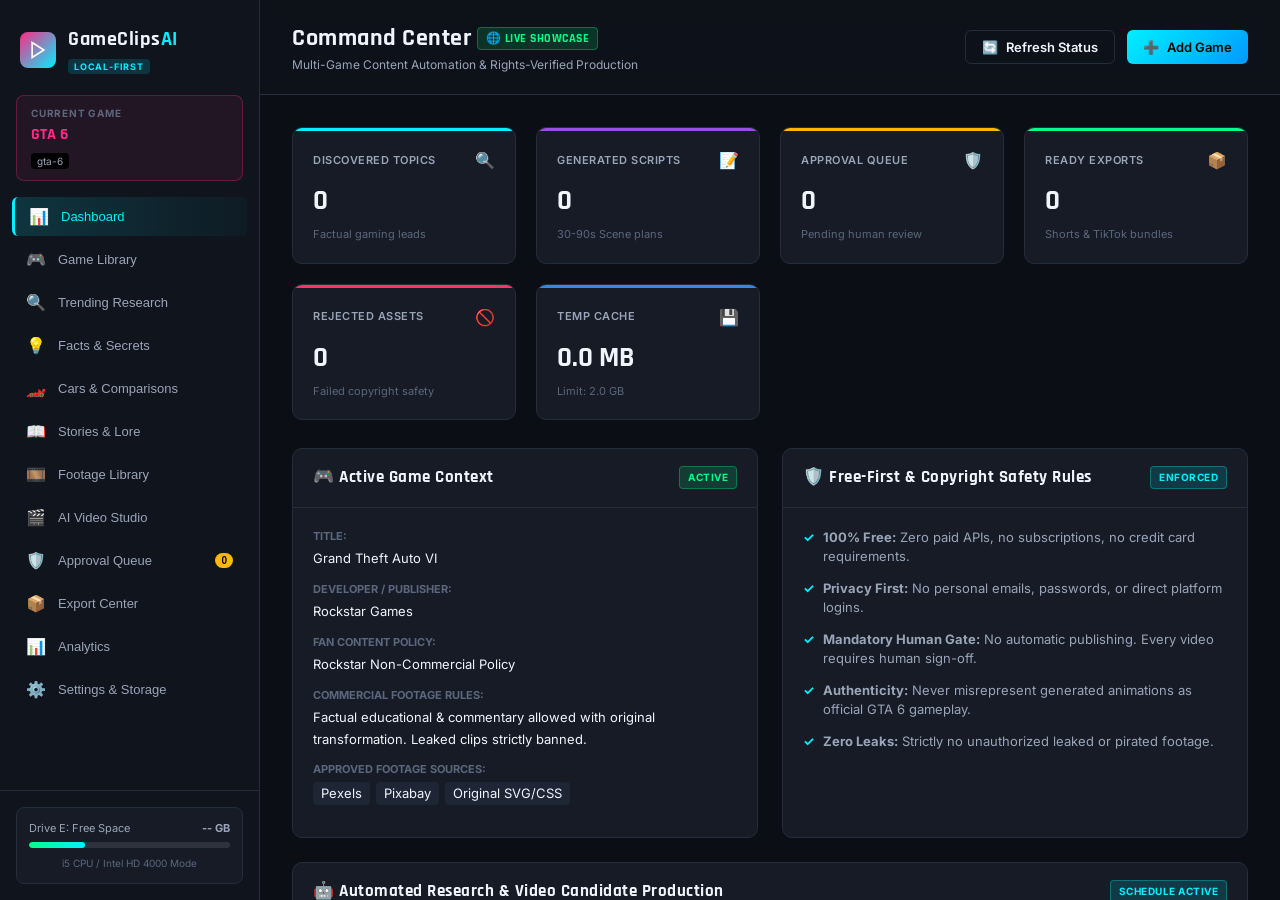
==== docs/index.html @ 4874cc39 "Deploy GitHub Pages live showcase in docs folder and workflow" ====
<!DOCTYPE html>
<html lang="en">
<head>
    <meta charset="UTF-8">
    <meta name="viewport" content="width=device-width, initial-scale=1.0">
    <title>GameClips AI — Local Gaming Content Studio</title>
    <link rel="stylesheet" href="static/css/style.css">
    <link href="https://fonts.googleapis.com/css2?family=Rajdhani:wght@500;600;700&family=Inter:wght@400;500;600;700&display=swap" rel="stylesheet">
</head>
<body class="dark-theme">
    <div class="app-layout">
        <!-- Sidebar Navigation -->
        <aside class="sidebar">
            <div class="brand">
                <div class="logo-icon">
                    <svg viewBox="0 0 24 24" fill="none" stroke="currentColor" stroke-width="2">
                        <polygon points="5 3 19 12 5 21 5 3"></polygon>
                    </svg>
                </div>
                <div class="brand-text">
                    <h2>GameClips<span>AI</span></h2>
                    <span class="badge-local">LOCAL-FIRST</span>
                </div>
            </div>

            <!-- Active Game Selector Pill -->
            <div class="active-game-banner" id="activeGamePill">
                <span class="pill-label">CURRENT GAME</span>
                <div class="pill-game-name" id="currentActiveGameName">GTA 6</div>
                <span class="pill-badge" id="currentActiveGameSlug">gta-6</span>
            </div>

            <nav class="nav-menu">
                <button class="nav-item active" data-tab="dashboard">
                    <span class="nav-icon">📊</span>
                    <span>Dashboard</span>
                </button>
                <button class="nav-item" data-tab="games">
                    <span class="nav-icon">🎮</span>
                    <span>Game Library</span>
                </button>
                <button class="nav-item" data-tab="research">
                    <span class="nav-icon">🔍</span>
                    <span>Trending Research</span>
                </button>
                <button class="nav-item" data-tab="facts">
                    <span class="nav-icon">💡</span>
                    <span>Facts & Secrets</span>
                </button>
                <button class="nav-item" data-tab="cars">
                    <span class="nav-icon">🏎️</span>
                    <span>Cars & Comparisons</span>
                </button>
                <button class="nav-item" data-tab="stories">
                    <span class="nav-icon">📖</span>
                    <span>Stories & Lore</span>
                </button>
                <button class="nav-item" data-tab="footage">
                    <span class="nav-icon">🎞️</span>
                    <span>Footage Library</span>
                </button>
                <button class="nav-item" data-tab="studio">
                    <span class="nav-icon">🎬</span>
                    <span>AI Video Studio</span>
                </button>
                <button class="nav-item queue-item" data-tab="approval">
                    <span class="nav-icon">🛡️</span>
                    <span>Approval Queue</span>
                    <span class="queue-counter" id="approvalCountBadge">0</span>
                </button>
                <button class="nav-item" data-tab="exports">
                    <span class="nav-icon">📦</span>
                    <span>Export Center</span>
                </button>
                <button class="nav-item" data-tab="analytics">
                    <span class="nav-icon">📊</span>
                    <span>Analytics</span>
                </button>
                <button class="nav-item" data-tab="settings">
                    <span class="nav-icon">⚙️</span>
                    <span>Settings & Storage</span>
                </button>
            </nav>

            <div class="sidebar-footer">
                <div class="storage-widget">
                    <div class="storage-label">
                        <span>Drive E: Free Space</span>
                        <strong id="sidebarDiskFree">-- GB</strong>
                    </div>
                    <div class="storage-bar-track">
                        <div class="storage-bar-fill" id="sidebarDiskBar" style="width: 28%;"></div>
                    </div>
                    <div class="hardware-note">i5 CPU / Intel HD 4000 Mode</div>
                </div>
            </div>
        </aside>

        <!-- Main Content Area -->
        <main class="main-content">
            <!-- Top Header -->
            <header class="top-header">
                <div class="header-title">
                    <h1 id="tabHeaderTitle">Command Center <span class="badge badge-success" style="font-size:12px; vertical-align:middle;">🌐 LIVE SHOWCASE</span></h1>
                    <p id="tabHeaderSubtitle">Multi-Game Content Automation & Rights-Verified Production</p>
                </div>
                <div class="header-actions">
                    <button class="btn btn-outline" id="refreshMetricsBtn">
                        <span>🔄</span> Refresh Status
                    </button>
                    <button class="btn btn-primary" id="openNewGameModalBtn">
                        <span>➕</span> Add Game
                    </button>
                </div>
            </header>

            <!-- Alert Banner Container -->
            <div id="globalAlertBanner" class="global-alert hidden"></div>

            <!-- TAB 1: DASHBOARD OVERVIEW -->
            <section id="dashboardTab" class="tab-pane active">
                <div class="stats-grid">
                    <div class="stat-card cyan">
                        <div class="stat-header">
                            <span class="stat-title">Discovered Topics</span>
                            <span class="stat-icon">🔍</span>
                        </div>
                        <div class="stat-value" id="statTopics">0</div>
                        <div class="stat-desc">Factual gaming leads</div>
                    </div>
                    <div class="stat-card purple">
                        <div class="stat-header">
                            <span class="stat-title">Generated Scripts</span>
                            <span class="stat-icon">📝</span>
                        </div>
                        <div class="stat-value" id="statScripts">0</div>
                        <div class="stat-desc">30-90s Scene plans</div>
                    </div>
                    <div class="stat-card gold">
                        <div class="stat-header">
                            <span class="stat-title">Approval Queue</span>
                            <span class="stat-icon">🛡️</span>
                        </div>
                        <div class="stat-value" id="statAwaitingApproval">0</div>
                        <div class="stat-desc">Pending human review</div>
                    </div>
                    <div class="stat-card green">
                        <div class="stat-header">
                            <span class="stat-title">Ready Exports</span>
                            <span class="stat-icon">📦</span>
                        </div>
                        <div class="stat-value" id="statExported">0</div>
                        <div class="stat-desc">Shorts & TikTok bundles</div>
                    </div>
                    <div class="stat-card red">
                        <div class="stat-header">
                            <span class="stat-title">Rejected Assets</span>
                            <span class="stat-icon">🚫</span>
                        </div>
                        <div class="stat-value" id="statRejected">0</div>
                        <div class="stat-desc">Failed copyright safety</div>
                    </div>
                    <div class="stat-card blue">
                        <div class="stat-header">
                            <span class="stat-title">Temp Cache</span>
                            <span class="stat-icon">💾</span>
                        </div>
                        <div class="stat-value" id="statTempCache">0.0 MB</div>
                        <div class="stat-desc" id="statTempLimit">Limit: 2.0 GB</div>
                    </div>
                </div>

                <!-- Dual Quick Panels -->
                <div class="dashboard-columns">
                    <div class="card panel-left">
                        <div class="card-header">
                            <h3>🎮 Active Game Context</h3>
                            <span class="badge badge-success" id="activeGameStatusBadge">ACTIVE</span>
                        </div>
                        <div class="card-body" id="activeGameDetailsBody">
                            <div class="game-details-item">
                                <label>Title:</label>
                                <span id="dashGameName">Grand Theft Auto VI</span>
                            </div>
                            <div class="game-details-item">
                                <label>Developer / Publisher:</label>
                                <span id="dashGameDev">Rockstar Games</span>
                            </div>
                            <div class="game-details-item">
                                <label>Fan Content Policy:</label>
                                <span id="dashGamePolicy" class="text-truncate">Rockstar Non-Commercial Policy</span>
                            </div>
                            <div class="game-details-item">
                                <label>Commercial Footage Rules:</label>
                                <span id="dashGameRules">Factual educational & commentary allowed with original transformation. Leaked clips strictly banned.</span>
                            </div>
                            <div class="game-details-item">
                                <label>Approved Footage Sources:</label>
                                <div class="tags-container" id="dashGameSources">
                                    <span class="tag">Pexels</span>
                                    <span class="tag">Pixabay</span>
                                    <span class="tag">Original SVG/CSS</span>
                                </div>
                            </div>
                        </div>
                    </div>

                    <div class="card panel-right">
                        <div class="card-header">
                            <h3>🛡️ Free-First & Copyright Safety Rules</h3>
                            <span class="badge badge-cyan">ENFORCED</span>
                        </div>
                        <div class="card-body">
                            <ul class="policy-list">
                                <li><strong>100% Free:</strong> Zero paid APIs, no subscriptions, no credit card requirements.</li>
                                <li><strong>Privacy First:</strong> No personal emails, passwords, or direct platform logins.</li>
                                <li><strong>Mandatory Human Gate:</strong> No automatic publishing. Every video requires human sign-off.</li>
                                <li><strong>Authenticity:</strong> Never misrepresent generated animations as official GTA 6 gameplay.</li>
                                <li><strong>Zero Leaks:</strong> Strictly no unauthorized leaked or pirated footage.</li>
                            </ul>
                        </div>
                    </div>
                </div>

                <!-- Automated Production Scheduler Card -->
                <div class="card" style="margin-top:24px;">
                    <div class="card-header">
                        <h3>🤖 Automated Research & Video Candidate Production</h3>
                        <span class="badge badge-cyan" id="dashAutomationBadge">SCHEDULE ACTIVE</span>
                    </div>
                    <div class="card-body">
                        <div style="display:flex; justify-content:space-between; align-items:center; flex-wrap:wrap; gap:16px;">
                            <div>
                                <p style="margin-bottom:6px; font-size:14px;">
                                    <strong>Daily Target:</strong> Up to <span id="dashAutoTarget" style="color:var(--neon-cyan); font-weight:700;">3</span> candidate videos daily &bull; 
                                    <strong>Generated Today:</strong> <span id="dashAutoToday" style="color:var(--neon-pink); font-weight:700;">0</span> &bull;
                                    <strong>Status:</strong> <span id="dashAutoStatusText" style="color:var(--neon-green);">Ready</span>
                                </p>
                                <p style="font-size:12px; color:var(--text-muted); margin:0;">
                                    Automated cycle gathers verified public facts, renders vertical preview videos via FFmpeg & offline SAPI, and queues candidates into the Approval Queue. Zero auto-publishing.
                                </p>
                            </div>
                            <button class="btn btn-primary" id="btnTriggerAutomation">
                                <span>⚡</span> Run Automation Cycle
                            </button>
                        </div>
                    </div>
                </div>
            </section>

            <!-- TAB 2: GAME LIBRARY (Modular Multi-Game Architecture) -->
            <section id="gamesTab" class="tab-pane">
                <div class="section-toolbar">
                    <h2>Modular Game Library</h2>
                    <p>Switch active game or configure copyright and footage policies per title.</p>
                </div>
                <div class="games-grid" id="gamesListContainer">
                    <!-- Populated via JavaScript -->
                </div>
            </section>

            <!-- TAB 3: TRENDING RESEARCH -->
            <section id="researchTab" class="tab-pane">
                <div class="section-toolbar">
                    <div>
                        <h2>Trending Research Engine</h2>
                        <p>Factual topic discovery, source traceability, and evidence tracking.</p>
                    </div>
                    <div style="display:flex; gap:10px;">
                        <button class="btn btn-outline" id="btnRunResearch">⚡ Run Automated Research</button>
                        <button class="btn btn-primary" id="btnAddNewTopic">➕ Add Topic</button>
                    </div>
                </div>
                <div class="filter-bar">
                    <button class="filter-btn active" data-filter="ALL">All Categories</button>
                    <button class="filter-btn" data-filter="Facts & Secrets">Facts & Secrets</button>
                    <button class="filter-btn" data-filter="Cars & Comparisons">Cars & Comparisons</button>
                    <button class="filter-btn" data-filter="Stories">Stories & Theories</button>
                </div>
                <div class="card">
                    <div class="table-responsive">
                        <table class="data-table">
                            <thead>
                                <tr>
                                    <th>Category</th>
                                    <th>Topic Title</th>
                                    <th>Relevance</th>
                                    <th>Status</th>
                                    <th>Sources</th>
                                    <th>Action</th>
                                </tr>
                            </thead>
                            <tbody id="topicsTableBody">
                                <!-- Populated dynamically -->
                            </tbody>
                        </table>
                    </div>
                </div>
            </section>

            <!-- TAB 4: FACTS & SECRETS -->
            <section id="factsTab" class="tab-pane">
                <div class="section-toolbar">
                    <h2>Verified Facts & Environmental Secrets</h2>
                    <p>Officially confirmed game mechanics, development milestones, and map discoveries.</p>
                </div>
                <div class="content-cards-grid" id="factsCardsContainer">
                    <!-- Populated dynamically -->
                </div>
            </section>

            <!-- TAB 5: CARS & COMPARISONS -->
            <section id="carsTab" class="tab-pane">
                <div class="section-toolbar">
                    <h2>Vehicle Intelligence & Real-World Comparisons</h2>
                    <p>In-depth automotive breakdown, physics improvements, and interior mechanics.</p>
                </div>
                <div class="content-cards-grid" id="carsCardsContainer">
                    <!-- Populated dynamically -->
                </div>
            </section>

            <!-- TAB 6: STORIES & LORE -->
            <section id="storiesTab" class="tab-pane">
                <div class="section-toolbar">
                    <h2>Original Narratives & Clearly-Labeled Theories</h2>
                    <p>Fictional mini-stories and speculative explorations with strict non-misrepresentation tags.</p>
                </div>
                <div class="content-cards-grid" id="storiesCardsContainer">
                    <!-- Populated dynamically -->
                </div>
            </section>

            <!-- TAB 7: FOOTAGE LIBRARY -->
            <section id="footageTab" class="tab-pane">
                <div class="section-toolbar">
                    <div>
                        <h2>Rights-Verified Asset Library</h2>
                        <p>Pexels, Pixabay, Mixkit, and Original Visual assets with commercial licensing audit.</p>
                    </div>
                    <div style="display:flex; gap:10px;">
                        <button class="btn btn-outline" id="btnSeedFootage">⚡ Load Verified Catalog</button>
                        <button class="btn btn-primary" id="btnOpenAddAssetModal">➕ Add Asset</button>
                    </div>
                </div>
                <div class="card">
                    <div class="table-responsive">
                        <table class="data-table">
                            <thead>
                                <tr>
                                    <th>Asset</th>
                                    <th>Source</th>
                                    <th>License</th>
                                    <th>Commercial Use</th>
                                    <th>Attribution</th>
                                    <th>Rights Status</th>
                                </tr>
                            </thead>
                            <tbody id="footageTableBody">
                                <tr>
                                    <td colspan="6" class="text-center text-muted">No external assets downloaded. Using lightweight original vector animations.</td>
                                </tr>
                            </tbody>
                        </table>
                    </div>
                </div>
            </section>

            <!-- TAB 8: AI VIDEO STUDIO -->
            <section id="studioTab" class="tab-pane">
                <div class="section-toolbar">
                    <h2>Lightweight Video Production Studio</h2>
                    <p>CPU-optimized FFmpeg rendering with SVG typography and offline Windows TTS.</p>
                </div>
                <div class="studio-workspace">
                    <div class="card">
                        <div class="card-header">
                            <h3>Generate New Video Candidate</h3>
                        </div>
                        <div class="card-body">
                            <div class="form-group">
                                <label>Select Target Topic</label>
                                <select id="studioTopicSelect" class="form-control">
                                    <option value="">Select an approved topic...</option>
                                </select>
                            </div>
                            <div class="form-row">
                                <div class="form-group col">
                                    <label>Target Duration</label>
                                    <select id="studioDurationSelect" class="form-control">
                                        <option value="30-50s">30–50 seconds (Shorts/TikTok)</option>
                                        <option value="60-90s">60–90 seconds (Extended Short)</option>
                                    </select>
                                </div>
                                <div class="form-group col">
                                    <label>Voiceover Engine</label>
                                    <select id="studioVoiceSelect" class="form-control">
                                        <option value="Microsoft David Desktop">Microsoft David Desktop (Offline Free SAPI)</option>
                                        <option value="Microsoft Zira Desktop">Microsoft Zira Desktop (Offline Free SAPI)</option>
                                        <option value="SILENT">Silent Mode (Subtitles Only)</option>
                                        <option value="CUSTOM">Custom Audio File (User Supplied)</option>
                                    </select>
                                </div>
                            </div>
                            <div class="form-group hidden" id="studioCustomAudioGroup">
                                <label>Custom Audio File Path (.wav or .mp3)</label>
                                <input type="text" id="studioCustomAudioPath" class="form-control" placeholder="e.g. E:\Shery\gaming video\my_narration.wav">
                                <small style="color:var(--text-muted); font-size:11px;">Enter the absolute path to a local voice or audio file on your machine.</small>
                            </div>
                            <div class="form-row">
                                <div class="form-group col">
                                    <label>Visual Style</label>
                                    <select id="studioVisualSelect" class="form-control">
                                        <option value="SVG_ANIMATION">Original SVG Vector & Neon Typography</option>
                                        <option value="BROLL_HYBRID">Creative Commons B-Roll + Motion Titles</option>
                                    </select>
                                </div>
                                <div class="form-group col">
                                    <label>Encoding Preset (Hardware Optimized)</label>
                                    <select id="studioPresetSelect" class="form-control">
                                        <option value="ultrafast">ultrafast (Recommended for i5-3427U)</option>
                                        <option value="fast">fast (Slightly smaller, higher CPU)</option>
                                    </select>
                                </div>
                            </div>
                            <button class="btn btn-primary btn-block" id="btnTriggerRender">
                                <span>⚡</span> Generate Script & Visual Plan
                            </button>
                        </div>
                    </div>

                    <!-- Live Generation Results Preview Panel -->
                    <div class="card hidden" id="studioResultsCard" style="margin-top: 24px;">
                        <div class="card-header">
                            <h3>🎬 Generated Video Plan & Visual Frames</h3>
                            <span class="badge badge-success" id="studioPlanBadge">PLAN READY</span>
                        </div>
                        <div class="card-body">
                            <h4 id="studioResultTitle" style="color:var(--neon-cyan); margin-bottom:10px;">Title</h4>
                            
                            <!-- Visual Frames Strip -->
                            <h5 style="text-transform:uppercase; font-size:11px; color:var(--text-muted); margin-bottom:8px;">1080x1920 (9:16 Vertical) Scene Frames</h5>
                            <div class="frames-strip" id="studioFramesStrip" style="display:flex; gap:16px; overflow-x:auto; padding-bottom:12px; margin-bottom:20px;">
                                <!-- Populated dynamically with generated frames -->
                            </div>

                            <!-- Scene-by-Scene Script Breakdown -->
                            <h5 style="text-transform:uppercase; font-size:11px; color:var(--text-muted); margin-bottom:8px;">Scene Breakdown & Subtitles</h5>
                            <div id="studioScenesContainer" style="margin-bottom:20px;"></div>

                            <!-- Publishing Metadata Package Preview -->
                            <div style="background:var(--bg-darkest); border:1px solid var(--border-color); padding:16px; border-radius:8px; margin-bottom:20px;">
                                <h5 style="text-transform:uppercase; font-size:11px; color:var(--neon-pink); margin-bottom:8px;">Ready Metadata Package</h5>
                                <p style="font-size:12px; margin-bottom:6px;"><strong>YouTube Title:</strong> <span id="studioYtTitle"></span></p>
                                <p style="font-size:12px; margin-bottom:6px;"><strong>TikTok Caption:</strong> <span id="studioTtCaption"></span></p>
                                <p style="font-size:12px;"><strong>Hashtags:</strong> <span id="studioHashtags" style="color:var(--neon-cyan);"></span></p>
                            </div>

                            <div style="display:flex; gap:12px;">
                                <button class="btn btn-primary" id="btnRenderVideo">
                                    <span>🎬</span> Render Video (FFmpeg + TTS)
                                </button>
                                <button class="btn btn-outline" id="btnProceedToApproval">
                                    <span>🛡️</span> View in Approval Queue
                                </button>
                            </div>
                        </div>
                    </div>
                </div>
            </section>

            <!-- TAB 9: APPROVAL QUEUE -->
            <section id="approvalTab" class="tab-pane">
                <div class="section-toolbar">
                    <div>
                        <h2>Mandatory Human Approval Queue</h2>
                        <p>Review video previews, verify citations, inspect rights audit, and decide export.</p>
                    </div>
                </div>
                <div id="approvalQueueContainer">
                    <div class="empty-state">
                        <span class="empty-icon">🛡️</span>
                        <h3>Queue is clear</h3>
                        <p>New candidate videos generated in the Studio will appear here for manual approval.</p>
                    </div>
                </div>
            </section>

            <!-- TAB 10: EXPORT CENTER -->
            <section id="exportsTab" class="tab-pane">
                <div class="section-toolbar">
                    <div>
                        <h2>Export Center & Distribution Packages</h2>
                        <p>Organized local packages with MP4, thumbnails, tags, and copyright reports.</p>
                    </div>
                    <button class="btn btn-outline" id="btnRefreshExports">
                        <span>🔄</span> Refresh Exports
                    </button>
                </div>
                <div id="exportsContainer">
                    <div class="empty-state">
                        <span class="empty-icon">📦</span>
                        <h3>No exports yet</h3>
                        <p>Approved videos are exported here into separate YouTube Shorts and TikTok packages.</p>
                    </div>
                </div>
            </section>

            <!-- TAB 11: ANALYTICS -->
            <section id="analyticsTab" class="tab-pane">
                <div class="section-toolbar">
                    <div>
                        <h2>Channel & Production Analytics</h2>
                        <p>Funnel conversion, copyright safety metrics, category distributions, and storage trends.</p>
                    </div>
                    <button class="btn btn-outline" id="btnRefreshAnalytics">
                        <span>🔄</span> Refresh Analytics
                    </button>
                </div>

                <!-- 6 KPI Stat Cards -->
                <div class="stats-grid" style="grid-template-columns: repeat(auto-fit, minmax(180px, 1fr)); margin-bottom: 24px;">
                    <div class="stat-card cyan">
                        <div class="stat-header">
                            <span class="stat-title">Discovered Topics</span>
                            <span class="stat-icon">🔍</span>
                        </div>
                        <div class="stat-value" id="anaTotalTopics">0</div>
                        <div class="stat-desc" id="anaDupTopics">0 duplicates filtered</div>
                    </div>
                    <div class="stat-card purple">
                        <div class="stat-header">
                            <span class="stat-title">Scripts Generated</span>
                            <span class="stat-icon">✍️</span>
                        </div>
                        <div class="stat-value" id="anaTotalScripts">0</div>
                        <div class="stat-desc">Original scene plans</div>
                    </div>
                    <div class="stat-card pink">
                        <div class="stat-header">
                            <span class="stat-title">Rendered Videos</span>
                            <span class="stat-icon">🎬</span>
                        </div>
                        <div class="stat-value" id="anaTotalVideos">0</div>
                        <div class="stat-desc">FFmpeg 1080x1920</div>
                    </div>
                    <div class="stat-card green">
                        <div class="stat-header">
                            <span class="stat-title">Approval Rate</span>
                            <span class="stat-icon">🛡️</span>
                        </div>
                        <div class="stat-value" id="anaApprovalRate">0%</div>
                        <div class="stat-desc" id="anaApprovedCount">0 approved videos</div>
                    </div>
                    <div class="stat-card yellow">
                        <div class="stat-header">
                            <span class="stat-title">Export Packages</span>
                            <span class="stat-icon">📦</span>
                        </div>
                        <div class="stat-value" id="anaTotalExports">0</div>
                        <div class="stat-desc">Ready for publishing</div>
                    </div>
                    <div class="stat-card blue">
                        <div class="stat-header">
                            <span class="stat-title">Safety Score</span>
                            <span class="stat-icon">⚖️</span>
                        </div>
                        <div class="stat-value" id="anaSafetyScore">100%</div>
                        <div class="stat-desc">Low copyright risk</div>
                    </div>
                </div>

                <!-- Two-Column Breakdown -->
                <div class="dashboard-columns" style="margin-bottom: 24px;">
                    <!-- Left: Production Funnel -->
                    <div class="card">
                        <div class="card-header">
                            <h3>📈 Content Production Funnel</h3>
                            <span class="badge badge-cyan">CONVERSION</span>
                        </div>
                        <div class="card-body">
                            <div class="funnel-step" style="margin-bottom: 16px;">
                                <div style="display:flex; justify-content:space-between; margin-bottom:4px; font-size:13px;">
                                    <span>1. Discovered Topics</span>
                                    <strong id="funnelTopics">0</strong>
                                </div>
                                <div class="storage-bar-track" style="height:10px;">
                                    <div class="storage-bar-fill" style="width:100%; background:var(--neon-cyan);"></div>
                                </div>
                            </div>
                            <div class="funnel-step" style="margin-bottom: 16px;">
                                <div style="display:flex; justify-content:space-between; margin-bottom:4px; font-size:13px;">
                                    <span>2. Generated Scripts</span>
                                    <strong id="funnelScripts">0</strong>
                                </div>
                                <div class="storage-bar-track" style="height:10px;">
                                    <div class="storage-bar-fill" id="barScripts" style="width:0%; background:var(--neon-purple);"></div>
                                </div>
                            </div>
                            <div class="funnel-step" style="margin-bottom: 16px;">
                                <div style="display:flex; justify-content:space-between; margin-bottom:4px; font-size:13px;">
                                    <span>3. Rendered Candidate Videos</span>
                                    <strong id="funnelRendered">0</strong>
                                </div>
                                <div class="storage-bar-track" style="height:10px;">
                                    <div class="storage-bar-fill" id="barRendered" style="width:0%; background:var(--neon-pink);"></div>
                                </div>
                            </div>
                            <div class="funnel-step" style="margin-bottom: 16px;">
                                <div style="display:flex; justify-content:space-between; margin-bottom:4px; font-size:13px;">
                                    <span>4. Human Approved Videos</span>
                                    <strong id="funnelApproved">0</strong>
                                </div>
                                <div class="storage-bar-track" style="height:10px;">
                                    <div class="storage-bar-fill" id="barApproved" style="width:0%; background:var(--neon-green);"></div>
                                </div>
                            </div>
                            <div class="funnel-step">
                                <div style="display:flex; justify-content:space-between; margin-bottom:4px; font-size:13px;">
                                    <span>5. Packaged & Exported</span>
                                    <strong id="funnelExported">0</strong>
                                </div>
                                <div class="storage-bar-track" style="height:10px;">
                                    <div class="storage-bar-fill" id="barExported" style="width:0%; background:var(--neon-yellow);"></div>
                                </div>
                            </div>
                        </div>
                    </div>

                    <!-- Right: Category Distribution -->
                    <div class="card">
                        <div class="card-header">
                            <h3>🎮 Content Category Distribution</h3>
                            <span class="badge badge-purple">PIPELINE</span>
                        </div>
                        <div class="card-body">
                            <div class="category-stat-row" style="margin-bottom: 16px;">
                                <div style="display:flex; justify-content:space-between; margin-bottom:4px; font-size:13px;">
                                    <span>🔍 Facts & Environmental Secrets</span>
                                    <strong id="anaCatFacts">0</strong>
                                </div>
                                <div class="storage-bar-track" style="height:10px;">
                                    <div class="storage-bar-fill" id="barCatFacts" style="width:0%; background:var(--neon-cyan);"></div>
                                </div>
                            </div>
                            <div class="category-stat-row" style="margin-bottom: 16px;">
                                <div style="display:flex; justify-content:space-between; margin-bottom:4px; font-size:13px;">
                                    <span>🏎️ Cars & Comparisons</span>
                                    <strong id="anaCatCars">0</strong>
                                </div>
                                <div class="storage-bar-track" style="height:10px;">
                                    <div class="storage-bar-fill" id="barCatCars" style="width:0%; background:var(--neon-pink);"></div>
                                </div>
                            </div>
                            <div class="category-stat-row">
                                <div style="display:flex; justify-content:space-between; margin-bottom:4px; font-size:13px;">
                                    <span>📖 Stories & Fictional Lore</span>
                                    <strong id="anaCatStories">0</strong>
                                </div>
                                <div class="storage-bar-track" style="height:10px;">
                                    <div class="storage-bar-fill" id="barCatStories" style="width:0%; background:var(--neon-purple);"></div>
                                </div>
                            </div>

                            <hr class="divider" style="margin:20px 0;">

                            <h4 style="font-size:12px; text-transform:uppercase; color:var(--text-muted); margin-bottom:8px;">Multi-Game Topic Volume</h4>
                            <div id="anaGameDistributionList" style="font-size:13px;">
                                <!-- Populated dynamically -->
                            </div>
                        </div>
                    </div>
                </div>

                <!-- Lower Section: Rights Compliance & Hardware Health -->
                <div class="dashboard-columns">
                    <div class="card">
                        <div class="card-header">
                            <h3>⚖️ Rights & Copyright Compliance Audit</h3>
                            <span class="badge badge-success">8-POINT AUDIT</span>
                        </div>
                        <div class="card-body">
                            <div style="display:flex; gap:16px; margin-bottom:16px;">
                                <div style="flex:1; background:var(--bg-darkest); padding:12px; border-radius:8px; text-align:center;">
                                    <div style="font-size:22px; font-weight:700; color:var(--neon-green);" id="anaVrfVerified">0</div>
                                    <div style="font-size:11px; color:var(--text-muted);">Verified Safe</div>
                                </div>
                                <div style="flex:1; background:var(--bg-darkest); padding:12px; border-radius:8px; text-align:center;">
                                    <div style="font-size:22px; font-weight:700; color:var(--neon-yellow);" id="anaVrfReview">0</div>
                                    <div style="font-size:11px; color:var(--text-muted);">Needs Review</div>
                                </div>
                                <div style="flex:1; background:var(--bg-darkest); padding:12px; border-radius:8px; text-align:center;">
                                    <div style="font-size:22px; font-weight:700; color:var(--neon-pink);" id="anaVrfRejected">0</div>
                                    <div style="font-size:11px; color:var(--text-muted);">Rejected</div>
                                </div>
                            </div>
                            <p style="font-size:12px; color:var(--text-muted); line-height:1.6; margin-bottom:0;">
                                🛡️ <strong>Zero Copyright Infringement Rule:</strong> Visual assets must be original vector graphics or verified Creative Commons. Windows SAPI audio produces 100% royalty-free offline speech.
                            </p>
                        </div>
                    </div>

                    <div class="card">
                        <div class="card-header">
                            <h3>💾 Storage & Hardware Health Monitor</h3>
                            <span class="badge badge-cyan" id="anaStorageBadge">OPTIMAL</span>
                        </div>
                        <div class="card-body">
                            <div class="storage-stat-row" style="margin-bottom:10px;">
                                <span>Project Drive (E:):</span>
                                <strong id="anaDiskE">-- GB Free</strong>
                            </div>
                            <div class="storage-stat-row" style="margin-bottom:10px;">
                                <span>OS Drive (C:):</span>
                                <strong id="anaDiskC">-- GB Free</strong>
                            </div>
                            <div class="storage-stat-row" style="margin-bottom:10px;">
                                <span>Render Temp Cache:</span>
                                <strong id="anaTempCache">0.0 MB</strong>
                            </div>
                            <div class="storage-stat-row">
                                <span>Completed Export Packages:</span>
                                <strong id="anaExportSize">0.0 MB</strong>
                            </div>
                        </div>
                    </div>
                </div>
            </section>

            <!-- TAB 11: SETTINGS & STORAGE -->
            <section id="settingsTab" class="tab-pane">
                <div class="section-toolbar">
                    <h2>System Configuration & Hardware Quotas</h2>
                    <p>Fine-tune storage limits, CPU encoding, and offline speech parameters.</p>
                </div>
                <div class="settings-grid">
                    <!-- Storage Monitor Card -->
                    <div class="card">
                        <div class="card-header">
                            <h3>💾 Storage & Cache Controller</h3>
                            <button class="btn btn-sm btn-outline" id="btnRunCleanup">🧹 Purge Temp Cache</button>
                        </div>
                        <div class="card-body">
                            <div class="storage-stat-row">
                                <span>Project Drive (E:):</span>
                                <strong id="setDiskFreeE">-- GB Free</strong>
                            </div>
                            <div class="storage-stat-row">
                                <span>OS Drive (C:):</span>
                                <strong id="setDiskFreeC">-- GB Free</strong>
                            </div>
                            <div class="storage-stat-row">
                                <span>Active Render Cache:</span>
                                <strong id="setTempCacheSize">0.0 MB</strong>
                            </div>
                            <hr class="divider">
                            <div class="form-group">
                                <label>Render Cache Ceiling (GB)</label>
                                <input type="number" step="0.5" min="1.0" max="10.0" id="settingStorageLimit" class="form-control" value="2.0">
                                <small>Automatic cleanup triggers when temporary renders exceed this quota.</small>
                            </div>
                            <div class="form-group">
                                <label>Minimum Free Space Safety Margin (GB)</label>
                                <input type="number" step="1.0" min="2.0" max="20.0" id="settingMinHeadroom" class="form-control" value="5.0">
                                <small>Rendering is immediately halted if free space falls below this threshold.</small>
                            </div>
                        </div>
                    </div>

                    <!-- Hardware & Video Settings -->
                    <div class="card">
                        <div class="card-header">
                            <h3>⚙️ Hardware & Rendering Configuration</h3>
                        </div>
                        <div class="card-body">
                            <div class="form-group">
                                <label>FFmpeg CPU Encoding Preset</label>
                                <select id="settingRenderPreset" class="form-control">
                                    <option value="ultrafast">ultrafast (Lowest CPU usage)</option>
                                    <option value="superfast">superfast</option>
                                    <option value="veryfast">veryfast</option>
                                    <option value="faster">faster</option>
                                </select>
                            </div>
                            <div class="form-group">
                                <label>Target Output Resolution</label>
                                <select id="settingResolution" class="form-control">
                                    <option value="1080x1920">1080x1920 (9:16 Full HD)</option>
                                    <option value="720x1280">720x1280 (9:16 HD - Low CPU Preview)</option>
                                </select>
                            </div>
                            <div class="form-group">
                                <label>Target Framerate</label>
                                <select id="settingFps" class="form-control">
                                    <option value="30">30 FPS (Recommended for Core i5)</option>
                                    <option value="24">24 FPS (Cinematic / Low CPU)</option>
                                </select>
                            </div>
                            <div class="form-group">
                                <label>Offline Speech Voice</label>
                                <select id="settingTtsVoice" class="form-control">
                                    <option value="Microsoft David Desktop">Microsoft David Desktop (Offline SAPI)</option>
                                    <option value="Microsoft Zira Desktop">Microsoft Zira Desktop (Offline SAPI)</option>
                                </select>
                            </div>
                            <button class="btn btn-primary" id="btnSaveSettings">💾 Save System Settings</button>
                        </div>
                    </div>
                </div>
            </section>
        </main>
    </div>

    <!-- MODAL: ADD NEW GAME -->
    <div class="modal-overlay hidden" id="newGameModal">
        <div class="modal-card">
            <div class="modal-header">
                <h3>🎮 Add New Game to Library</h3>
                <button class="modal-close" id="closeNewGameModalBtn">&times;</button>
            </div>
            <div class="modal-body">
                <form id="newGameForm">
                    <div class="form-group">
                        <label>Game Name *</label>
                        <input type="text" id="newGameName" class="form-control" placeholder="e.g. Cyberpunk 2077" required>
                    </div>
                    <div class="form-group">
                        <label>Developer / Publisher *</label>
                        <input type="text" id="newGameDev" class="form-control" placeholder="e.g. CD Projekt Red" required>
                    </div>
                    <div class="form-group">
                        <label>Official Information Source URL</label>
                        <input type="url" id="newGameSourceUrl" class="form-control" placeholder="https://...">
                    </div>
                    <div class="form-group">
                        <label>Fan-Content / Copyright Policy URL</label>
                        <input type="url" id="newGamePolicyUrl" class="form-control" placeholder="https://...">
                    </div>
                    <div class="form-group">
                        <label>Commercial-Use Rules</label>
                        <textarea id="newGameCommercialRules" class="form-control" rows="2" placeholder="Summary of publisher video and monetization policies..."></textarea>
                    </div>
                    <div class="form-group">
                        <label>Approved Footage Sources</label>
                        <input type="text" id="newGameFootageSources" class="form-control" value="Original SVG/CSS Graphics, Pexels, Pixabay">
                    </div>
                    <div class="form-group">
                        <label>Restricted Content Guidelines</label>
                        <textarea id="newGameRestrictedRules" class="form-control" rows="2" placeholder="e.g. No leaked footage, no copyrighted radio tracks..."></textarea>
                    </div>
                    <div class="modal-actions">
                        <button type="button" class="btn btn-outline" id="cancelNewGameBtn">Cancel</button>
                        <button type="submit" class="btn btn-primary">Save Game</button>
                    </div>
                </form>
            </div>
        </div>
    </div>

    <!-- MODAL: TOPIC EVIDENCE & CITATIONS -->
    <div class="modal-overlay hidden" id="topicEvidenceModal">
        <div class="modal-card" style="width: 650px;">
            <div class="modal-header">
                <h3>🔍 Topic Research & Evidence Audit</h3>
                <button class="modal-close" id="closeEvidenceModalBtn">&times;</button>
            </div>
            <div class="modal-body">
                <h4 id="evidenceTopicTitle" style="color:var(--neon-cyan); margin-bottom:6px;">Topic Title</h4>
                <p id="evidenceTopicDesc" style="font-size:13px; color:var(--text-secondary); margin-bottom:16px;">Description</p>
                
                <h5 style="text-transform:uppercase; font-size:11px; color:var(--text-muted); margin-bottom:8px;">Supporting Sources & Public URLs</h5>
                <div id="evidenceSourcesList" style="margin-bottom:16px;"></div>

                <h5 style="text-transform:uppercase; font-size:11px; color:var(--text-muted); margin-bottom:8px;">Extracted Claims & Truth Verification</h5>
                <div id="evidenceClaimsList"></div>
            </div>
        </div>
    </div>

    <!-- MODAL: ADD ASSET & RIGHTS AUDIT -->
    <div class="modal-overlay hidden" id="addAssetModal">
        <div class="modal-card">
            <div class="modal-header">
                <h3>🎞️ Register Asset & Commercial License Audit</h3>
                <button class="modal-close" id="closeAddAssetModalBtn">&times;</button>
            </div>
            <div class="modal-body">
                <form id="addAssetForm">
                    <div class="form-group">
                        <label>Asset Name *</label>
                        <input type="text" id="newAssetName" class="form-control" placeholder="e.g. Vice City Neon Palm Trees" required>
                    </div>
                    <div class="form-row">
                        <div class="form-group col">
                            <label>Source Platform *</label>
                            <select id="newAssetPlatform" class="form-control">
                                <option value="Pexels">Pexels</option>
                                <option value="Pixabay">Pixabay</option>
                                <option value="Mixkit">Mixkit</option>
                                <option value="Original Visuals">Original Visuals (SVG/CSS)</option>
                                <option value="Other Public Repository">Other Public Repository</option>
                            </select>
                        </div>
                        <div class="form-group col">
                            <label>Creator / Author</label>
                            <input type="text" id="newAssetAuthor" class="form-control" placeholder="e.g. John Doe">
                        </div>
                    </div>
                    <div class="form-group">
                        <label>Source Webpage URL *</label>
                        <input type="url" id="newAssetSourceUrl" class="form-control" placeholder="https://..." required>
                    </div>
                    <div class="form-group">
                        <label>Direct Asset Download URL</label>
                        <input type="url" id="newAssetDirectUrl" class="form-control" placeholder="https://...">
                    </div>
                    <div class="form-row">
                        <div class="form-group col">
                            <label>License Name *</label>
                            <input type="text" id="newAssetLicense" class="form-control" placeholder="e.g. Pexels License, CC0" required>
                        </div>
                        <div class="form-group col">
                            <label>License URL</label>
                            <input type="url" id="newAssetLicenseUrl" class="form-control" placeholder="https://...">
                        </div>
                    </div>
                    <div class="form-group">
                        <label>Attribution Notice</label>
                        <input type="text" id="newAssetAttribution" class="form-control" placeholder="e.g. Video by Kelly Lacy on Pexels">
                    </div>
                    <div style="margin-bottom:16px; display:flex; gap:20px;">
                        <label style="display:flex; align-items:center; gap:8px; cursor:pointer;">
                            <input type="checkbox" id="newAssetCanCommercial" checked>
                            Commercial Use Permitted
                        </label>
                        <label style="display:flex; align-items:center; gap:8px; cursor:pointer;">
                            <input type="checkbox" id="newAssetAttrRequired">
                            Attribution Required
                        </label>
                    </div>
                    <div class="modal-actions">
                        <button type="button" class="btn btn-outline" id="cancelAddAssetBtn">Cancel</button>
                        <button type="submit" class="btn btn-primary">Audit & Register Asset</button>
                    </div>
                </form>
            </div>
        </div>
    </div>

    <!-- MODAL: ADD NEW TOPIC -->
    <div class="modal-overlay hidden" id="newTopicModal">
        <div class="modal-card">
            <div class="modal-header">
                <h3>🔍 Add Topic Manually</h3>
                <button class="modal-close" id="closeNewTopicModalBtn">&times;</button>
            </div>
            <div class="modal-body">
                <form id="newTopicForm">
                    <div class="form-group">
                        <label>Topic Title *</label>
                        <input type="text" id="newTopicTitle" class="form-control" placeholder="e.g. GTA 6 Physics Engine Upgrades" required>
                    </div>
                    <div class="form-group">
                        <label>Category *</label>
                        <select id="newTopicCategory" class="form-control">
                            <option value="Facts & Secrets">Facts & Secrets</option>
                            <option value="Cars & Comparisons">Cars & Comparisons</option>
                            <option value="Stories">Stories & Theories</option>
                        </select>
                    </div>
                    <div class="form-group">
                        <label>Description & Facts</label>
                        <textarea id="newTopicDescription" class="form-control" rows="3" placeholder="Summary of verified information or topic overview..."></textarea>
                    </div>
                    <div class="modal-actions">
                        <button type="button" class="btn btn-outline" id="cancelNewTopicBtn">Cancel</button>
                        <button type="submit" class="btn btn-primary">Save Topic</button>
                    </div>
                </form>
            </div>
        </div>
    </div>

    <!-- MODAL: EDIT METADATA -->
    <div class="modal-overlay hidden" id="editMetadataModal">
        <div class="modal-card">
            <div class="modal-header">
                <h3>✏️ Edit Video Publishing Metadata</h3>
                <button class="modal-close" id="closeEditMetadataModalBtn">&times;</button>
            </div>
            <div class="modal-body">
                <form id="editMetadataForm">
                    <input type="hidden" id="editMetaProjectId">
                    <div class="form-group">
                        <label>YouTube Title (Target: Under 60 chars) *</label>
                        <input type="text" id="editMetaYtTitle" class="form-control" required>
                    </div>
                    <div class="form-group">
                        <label>YouTube Description & Citations</label>
                        <textarea id="editMetaYtDesc" class="form-control" rows="4"></textarea>
                    </div>
                    <div class="form-group">
                        <label>TikTok Caption</label>
                        <input type="text" id="editMetaTtCaption" class="form-control">
                    </div>
                    <div class="form-group">
                        <label>Hashtags</label>
                        <input type="text" id="editMetaHashtags" class="form-control">
                    </div>
                    <div class="modal-actions">
                        <button type="button" class="btn btn-outline" id="cancelEditMetadataBtn">Cancel</button>
                        <button type="submit" class="btn btn-primary">Save Changes</button>
                    </div>
                </form>
            </div>
        </div>
    </div>

    <script src="static/js/app.js"></script>
</body>
</html>
---- docs/static/css/style.css ----
/* GameClips AI - Modern Dark Gaming Theme */
:root {
    --bg-darkest: #0B0E14;
    --bg-sidebar: #10141D;
    --bg-card: #161B26;
    --bg-hover: #1E2535;
    --border-color: #242D3E;
    
    --text-primary: #F0F4FC;
    --text-secondary: #9AA5B9;
    --text-muted: #5C677D;

    --neon-pink: #FF2A85;
    --neon-cyan: #00F0FF;
    --neon-green: #00FF88;
    --neon-gold: #FFB800;
    --neon-red: #FF3366;
    --neon-purple: #9D4EDD;

    --font-heading: 'Rajdhani', sans-serif;
    --font-body: 'Inter', -apple-system, BlinkMacSystemFont, 'Segoe UI', Roboto, sans-serif;
}

* {
    margin: 0;
    padding: 0;
    box-sizing: border-box;
}

body.dark-theme {
    background-color: var(--bg-darkest);
    color: var(--text-primary);
    font-family: var(--font-body);
    font-size: 14px;
    line-height: 1.5;
    overflow-x: hidden;
}

.app-layout {
    display: flex;
    min-height: 100vh;
}

/* SIDEBAR */
.sidebar {
    width: 260px;
    background-color: var(--bg-sidebar);
    border-right: 1px solid var(--border-color);
    display: flex;
    flex-direction: column;
    flex-shrink: 0;
}

.brand {
    padding: 24px 20px 16px;
    display: flex;
    align-items: center;
    gap: 12px;
}

.logo-icon {
    width: 36px;
    height: 36px;
    background: linear-gradient(135deg, var(--neon-pink), var(--neon-cyan));
    border-radius: 8px;
    display: flex;
    align-items: center;
    justify-content: center;
    color: #fff;
}

.logo-icon svg {
    width: 20px;
    height: 20px;
}

.brand-text h2 {
    font-family: var(--font-heading);
    font-size: 20px;
    font-weight: 700;
    letter-spacing: 0.5px;
}

.brand-text h2 span {
    color: var(--neon-cyan);
}

.badge-local {
    font-size: 9px;
    background: rgba(0, 240, 255, 0.15);
    color: var(--neon-cyan);
    padding: 2px 6px;
    border-radius: 4px;
    letter-spacing: 0.8px;
    font-weight: 700;
}

/* ACTIVE GAME BANNER */
.active-game-banner {
    margin: 4px 16px 16px;
    padding: 10px 14px;
    background: rgba(255, 42, 133, 0.08);
    border: 1px solid rgba(255, 42, 133, 0.3);
    border-radius: 8px;
}

.pill-label {
    font-size: 10px;
    color: var(--text-muted);
    font-weight: 700;
    letter-spacing: 0.8px;
    display: block;
}

.pill-game-name {
    font-family: var(--font-heading);
    font-size: 16px;
    font-weight: 700;
    color: var(--neon-pink);
    margin: 2px 0;
}

.pill-badge {
    font-size: 10px;
    background: #000;
    padding: 2px 6px;
    border-radius: 4px;
    color: var(--text-secondary);
}

/* NAV MENU */
.nav-menu {
    flex: 1;
    padding: 0 12px;
    display: flex;
    flex-direction: column;
    gap: 4px;
    overflow-y: auto;
}

.nav-item {
    display: flex;
    align-items: center;
    gap: 12px;
    padding: 10px 14px;
    border-radius: 6px;
    background: transparent;
    border: none;
    color: var(--text-secondary);
    font-size: 13px;
    font-weight: 500;
    cursor: pointer;
    text-align: left;
    transition: all 0.2s ease;
    width: 100%;
}

.nav-item:hover {
    background-color: var(--bg-hover);
    color: var(--text-primary);
}

.nav-item.active {
    background: linear-gradient(90deg, rgba(0, 240, 255, 0.15), rgba(0, 240, 255, 0.03));
    color: var(--neon-cyan);
    border-left: 3px solid var(--neon-cyan);
}

.nav-icon {
    font-size: 16px;
    width: 20px;
    text-align: center;
}

.queue-counter {
    margin-left: auto;
    background: var(--neon-gold);
    color: #000;
    font-size: 10px;
    font-weight: 700;
    padding: 2px 6px;
    border-radius: 10px;
}

/* SIDEBAR FOOTER & STORAGE WIDGET */
.sidebar-footer {
    padding: 16px;
    border-top: 1px solid var(--border-color);
}

.storage-widget {
    background: var(--bg-card);
    border: 1px solid var(--border-color);
    padding: 12px;
    border-radius: 8px;
}

.storage-label {
    display: flex;
    justify-content: space-between;
    font-size: 11px;
    color: var(--text-secondary);
    margin-bottom: 6px;
}

.storage-bar-track {
    width: 100%;
    height: 6px;
    background: rgba(255, 255, 255, 0.1);
    border-radius: 3px;
    overflow: hidden;
}

.storage-bar-fill {
    height: 100%;
    background: linear-gradient(90deg, var(--neon-green), var(--neon-cyan));
    border-radius: 3px;
    transition: width 0.3s ease;
}

.hardware-note {
    font-size: 10px;
    color: var(--text-muted);
    margin-top: 8px;
    text-align: center;
}

/* MAIN CONTENT */
.main-content {
    flex: 1;
    display: flex;
    flex-direction: column;
    overflow-y: auto;
    height: 100vh;
}

.top-header {
    padding: 20px 32px;
    border-bottom: 1px solid var(--border-color);
    display: flex;
    justify-content: space-between;
    align-items: center;
    background: rgba(16, 20, 29, 0.6);
    backdrop-filter: blur(10px);
}

.header-title h1 {
    font-family: var(--font-heading);
    font-size: 24px;
    font-weight: 700;
    letter-spacing: 0.5px;
}

.header-title p {
    font-size: 12px;
    color: var(--text-secondary);
}

.header-actions {
    display: flex;
    gap: 12px;
}

/* BUTTONS */
.btn {
    display: inline-flex;
    align-items: center;
    gap: 8px;
    padding: 8px 16px;
    border-radius: 6px;
    font-size: 13px;
    font-weight: 600;
    cursor: pointer;
    transition: all 0.2s ease;
    border: none;
    font-family: inherit;
}

.btn-primary {
    background: linear-gradient(135deg, var(--neon-cyan), #0099ff);
    color: #000;
}

.btn-primary:hover {
    box-shadow: 0 0 15px rgba(0, 240, 255, 0.4);
    transform: translateY(-1px);
}

.btn-outline {
    background: transparent;
    border: 1px solid var(--border-color);
    color: var(--text-primary);
}

.btn-outline:hover {
    background: var(--bg-hover);
    border-color: var(--neon-cyan);
}

.btn-sm {
    padding: 4px 10px;
    font-size: 11px;
}

.btn-block {
    width: 100%;
    justify-content: center;
    padding: 12px;
    font-size: 14px;
}

/* TAB CONTENT */
.tab-pane {
    display: none;
    padding: 32px;
}

.tab-pane.active {
    display: block;
}

/* STATS GRID */
.stats-grid {
    display: grid;
    grid-template-columns: repeat(auto-fit, minmax(180px, 1fr));
    gap: 20px;
    margin-bottom: 28px;
}

.stat-card {
    background-color: var(--bg-card);
    border: 1px solid var(--border-color);
    border-radius: 10px;
    padding: 20px;
    position: relative;
    overflow: hidden;
}

.stat-card::before {
    content: '';
    position: absolute;
    top: 0;
    left: 0;
    right: 0;
    height: 3px;
}

.stat-card.cyan::before { background: var(--neon-cyan); }
.stat-card.purple::before { background: var(--neon-purple); }
.stat-card.gold::before { background: var(--neon-gold); }
.stat-card.green::before { background: var(--neon-green); }
.stat-card.red::before { background: var(--neon-red); }
.stat-card.blue::before { background: #3b82f6; }

.stat-header {
    display: flex;
    justify-content: space-between;
    align-items: center;
    margin-bottom: 8px;
}

.stat-title {
    font-size: 11px;
    font-weight: 600;
    color: var(--text-secondary);
    text-transform: uppercase;
    letter-spacing: 0.5px;
}

.stat-icon {
    font-size: 16px;
}

.stat-value {
    font-family: var(--font-heading);
    font-size: 28px;
    font-weight: 700;
    color: var(--text-primary);
}

.stat-desc {
    font-size: 11px;
    color: var(--text-muted);
    margin-top: 4px;
}

/* CARDS & PANELS */
.dashboard-columns {
    display: grid;
    grid-template-columns: 1fr 1fr;
    gap: 24px;
}

.card {
    background-color: var(--bg-card);
    border: 1px solid var(--border-color);
    border-radius: 10px;
    overflow: hidden;
}

.card-header {
    padding: 16px 20px;
    border-bottom: 1px solid var(--border-color);
    display: flex;
    justify-content: space-between;
    align-items: center;
}

.card-header h3 {
    font-family: var(--font-heading);
    font-size: 17px;
    font-weight: 700;
    letter-spacing: 0.5px;
}

.card-body {
    padding: 20px;
}

.game-details-item {
    margin-bottom: 12px;
}

.game-details-item label {
    display: block;
    font-size: 11px;
    color: var(--text-muted);
    text-transform: uppercase;
    font-weight: 700;
    margin-bottom: 3px;
}

.game-details-item span {
    font-size: 13px;
    color: var(--text-primary);
}

.policy-list {
    list-style: none;
    display: flex;
    flex-direction: column;
    gap: 12px;
}

.policy-list li {
    font-size: 13px;
    color: var(--text-secondary);
    position: relative;
    padding-left: 20px;
}

.policy-list li::before {
    content: '✓';
    position: absolute;
    left: 0;
    color: var(--neon-cyan);
    font-weight: 700;
}

/* BADGES & TAGS */
.badge {
    padding: 3px 8px;
    border-radius: 4px;
    font-size: 10px;
    font-weight: 700;
    letter-spacing: 0.5px;
}

.badge-success { background: rgba(0, 255, 136, 0.15); color: var(--neon-green); border: 1px solid rgba(0, 255, 136, 0.3); }
.badge-cyan { background: rgba(0, 240, 255, 0.15); color: var(--neon-cyan); border: 1px solid rgba(0, 240, 255, 0.3); }
.badge-warning { background: rgba(255, 184, 0, 0.15); color: var(--neon-gold); border: 1px solid rgba(255, 184, 0, 0.3); }
.badge-danger { background: rgba(255, 51, 102, 0.15); color: var(--neon-red); border: 1px solid rgba(255, 51, 102, 0.3); }

.tags-container {
    display: flex;
    flex-wrap: wrap;
    gap: 6px;
    margin-top: 4px;
}

.tag {
    background: var(--bg-hover);
    padding: 2px 8px;
    border-radius: 4px;
    font-size: 11px;
    color: var(--text-secondary);
}

/* TABLES */
.table-responsive {
    overflow-x: auto;
}

.data-table {
    width: 100%;
    border-collapse: collapse;
    font-size: 13px;
}

.data-table th, .data-table td {
    padding: 12px 16px;
    text-align: left;
    border-bottom: 1px solid var(--border-color);
}

.data-table th {
    background: rgba(0, 0, 0, 0.2);
    color: var(--text-muted);
    font-size: 11px;
    text-transform: uppercase;
    letter-spacing: 0.5px;
}

.data-table tbody tr:hover {
    background: var(--bg-hover);
}

/* GAMES GRID */
.games-grid {
    display: grid;
    grid-template-columns: repeat(auto-fill, minmax(280px, 1fr));
    gap: 20px;
}

.game-card {
    background: var(--bg-card);
    border: 1px solid var(--border-color);
    border-radius: 10px;
    padding: 20px;
    display: flex;
    flex-direction: column;
    justify-content: space-between;
    transition: all 0.2s ease;
}

.game-card:hover {
    border-color: var(--neon-cyan);
    transform: translateY(-2px);
}

.game-card.active-game {
    border-color: var(--neon-pink);
    background: linear-gradient(180deg, rgba(255, 42, 133, 0.05), var(--bg-card));
}

.game-card-header {
    display: flex;
    justify-content: space-between;
    align-items: flex-start;
    margin-bottom: 10px;
}

.game-card-title {
    font-family: var(--font-heading);
    font-size: 18px;
    font-weight: 700;
}

.game-card-desc {
    font-size: 12px;
    color: var(--text-secondary);
    margin-bottom: 16px;
    min-height: 36px;
}

.game-card-footer {
    display: flex;
    justify-content: space-between;
    align-items: center;
    border-top: 1px solid var(--border-color);
    padding-top: 12px;
}

/* SECTION TOOLBAR */
.section-toolbar {
    display: flex;
    justify-content: space-between;
    align-items: center;
    margin-bottom: 24px;
}

.section-toolbar h2 {
    font-family: var(--font-heading);
    font-size: 22px;
    font-weight: 700;
}

.section-toolbar p {
    font-size: 12px;
    color: var(--text-secondary);
}

/* FORMS */
.form-group {
    margin-bottom: 16px;
}

.form-row {
    display: flex;
    gap: 16px;
}

.form-group.col {
    flex: 1;
}

.form-group label {
    display: block;
    font-size: 12px;
    color: var(--text-secondary);
    margin-bottom: 6px;
    font-weight: 600;
}

.form-control {
    width: 100%;
    background: var(--bg-darkest);
    border: 1px solid var(--border-color);
    border-radius: 6px;
    padding: 10px 14px;
    color: var(--text-primary);
    font-size: 13px;
    font-family: inherit;
    transition: border-color 0.2s;
}

.form-control:focus {
    outline: none;
    border-color: var(--neon-cyan);
}

/* MODAL */
.modal-overlay {
    position: fixed;
    top: 0;
    left: 0;
    right: 0;
    bottom: 0;
    background: rgba(0, 0, 0, 0.75);
    backdrop-filter: blur(4px);
    display: flex;
    align-items: center;
    justify-content: center;
    z-index: 1000;
}

.modal-overlay.hidden {
    display: none;
}

.modal-card {
    background: var(--bg-card);
    border: 1px solid var(--border-color);
    border-radius: 12px;
    width: 520px;
    max-width: 90vw;
    max-height: 90vh;
    overflow-y: auto;
}

.modal-header {
    padding: 16px 20px;
    border-bottom: 1px solid var(--border-color);
    display: flex;
    justify-content: space-between;
    align-items: center;
}

.modal-header h3 {
    font-family: var(--font-heading);
    font-size: 18px;
    font-weight: 700;
}

.modal-close {
    background: none;
    border: none;
    color: var(--text-muted);
    font-size: 20px;
    cursor: pointer;
}

.modal-body {
    padding: 20px;
}

.modal-actions {
    display: flex;
    justify-content: flex-end;
    gap: 12px;
    margin-top: 20px;
}

/* EMPTY STATES */
.empty-state {
    text-align: center;
    padding: 60px 20px;
    background: var(--bg-card);
    border: 1px dashed var(--border-color);
    border-radius: 10px;
}

.empty-icon {
    font-size: 48px;
    display: block;
    margin-bottom: 12px;
}

.empty-state h3 {
    font-family: var(--font-heading);
    font-size: 18px;
    color: var(--text-primary);
    margin-bottom: 6px;
}

.empty-state p {
    font-size: 13px;
    color: var(--text-muted);
    max-width: 400px;
    margin: 0 auto;
}

/* GLOBAL ALERT */
.global-alert {
    margin: 0 32px 20px;
    padding: 12px 18px;
    border-radius: 8px;
    font-size: 13px;
    display: flex;
    align-items: center;
    justify-content: space-between;
}

.global-alert.hidden {
    display: none;
}

.global-alert.danger {
    background: rgba(255, 51, 102, 0.15);
    border: 1px solid var(--neon-red);
    color: #ff99b3;
}

.global-alert.success {
    background: rgba(0, 255, 136, 0.15);
    border: 1px solid var(--neon-green);
    color: #a3ffcf;
}
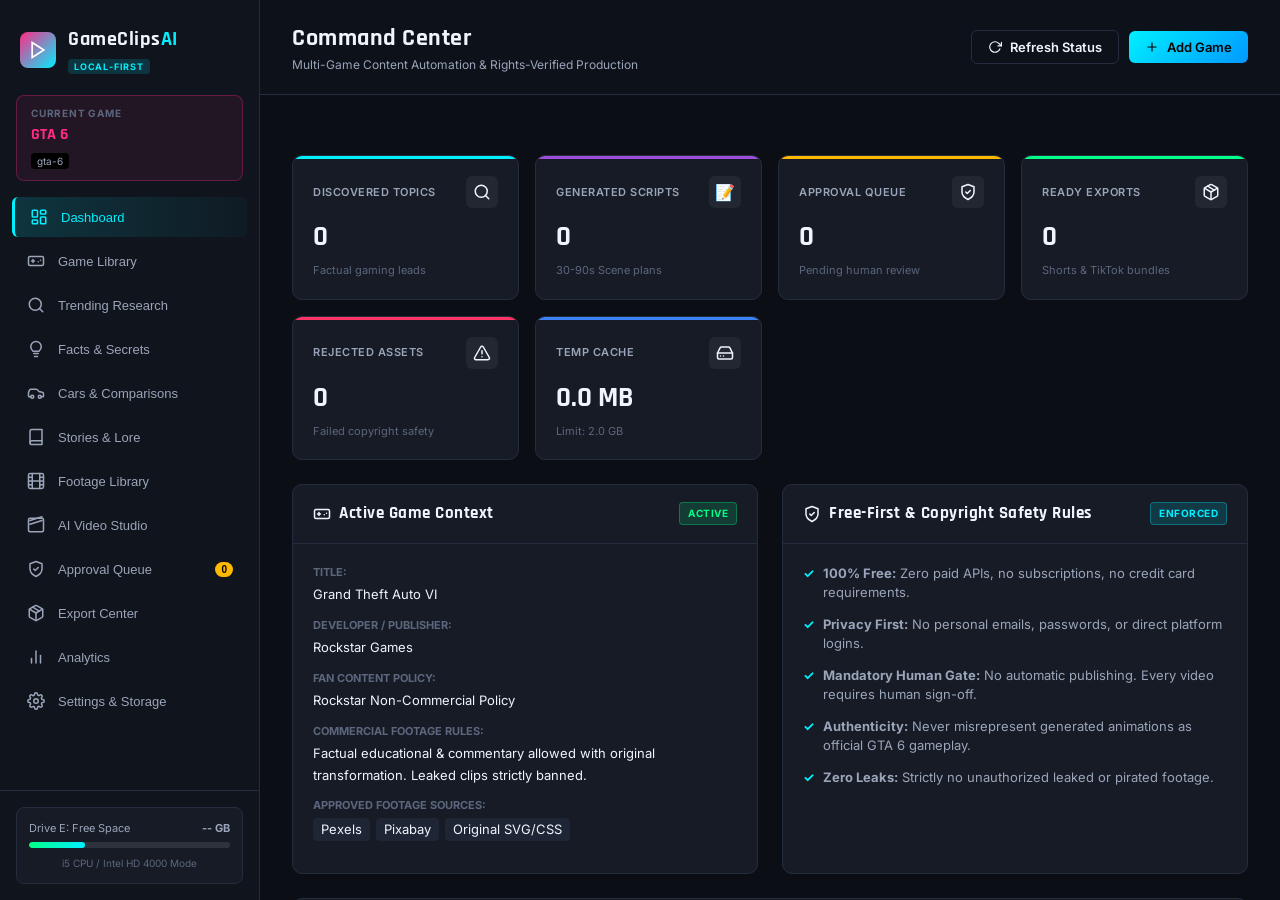
==== commit 09bcca2b: "Overhaul UI: Replace emojis with professional SVG icons and add full responsiveness across 4K, lapto" ====
--- a/docs/index.html
+++ b/docs/index.html
@@ -8,6 +8,23 @@
     <link href="https://fonts.googleapis.com/css2?family=Rajdhani:wght@500;600;700&family=Inter:wght@400;500;600;700&display=swap" rel="stylesheet">
 </head>
 <body class="dark-theme">
+    <!-- Responsive Mobile Header -->
+    <header class="mobile-topbar">
+        <button class="hamburger-btn" id="mobileMenuToggle" aria-label="Toggle navigation menu">
+            <svg class="icon" viewBox="0 0 24 24"><line x1="3" y1="12" x2="21" y2="12"/><line x1="3" y1="6" x2="21" y2="6"/><line x1="3" y1="18" x2="21" y2="18"/></svg>
+        </button>
+        <div class="mobile-brand">
+            <div class="logo-icon logo-icon-sm">
+                <svg viewBox="0 0 24 24" fill="none" stroke="currentColor" stroke-width="2">
+                    <polygon points="5 3 19 12 5 21 5 3"></polygon>
+                </svg>
+            </div>
+            <span class="mobile-brand-title">GameClips<span>AI</span></span>
+        </div>
+        <span class="pill-badge" id="mobileActiveBadge">GTA 6</span>
+    </header>
+    <div class="sidebar-backdrop" id="sidebarBackdrop"></div>
+
     <div class="app-layout">
         <!-- Sidebar Navigation -->
         <aside class="sidebar">
@@ -32,52 +49,52 @@
 
             <nav class="nav-menu">
                 <button class="nav-item active" data-tab="dashboard">
-                    <span class="nav-icon">📊</span>
+                    <span class="nav-icon"><svg class="icon" viewBox="0 0 24 24"><rect x="3" y="3" width="7" height="9" rx="1"/><rect x="14" y="3" width="7" height="5" rx="1"/><rect x="14" y="12" width="7" height="9" rx="1"/><rect x="3" y="16" width="7" height="5" rx="1"/></svg></span>
                     <span>Dashboard</span>
                 </button>
                 <button class="nav-item" data-tab="games">
-                    <span class="nav-icon">🎮</span>
+                    <span class="nav-icon"><svg class="icon" viewBox="0 0 24 24"><rect x="2" y="6" width="20" height="12" rx="2"/><line x1="6" y1="12" x2="10" y2="12"/><line x1="8" y1="10" x2="8" y2="14"/><line x1="15" y1="13" x2="15.01" y2="13"/><line x1="18" y1="11" x2="18.01" y2="11"/></svg></span>
                     <span>Game Library</span>
                 </button>
                 <button class="nav-item" data-tab="research">
-                    <span class="nav-icon">🔍</span>
+                    <span class="nav-icon"><svg class="icon" viewBox="0 0 24 24"><circle cx="11" cy="11" r="8"/><line x1="21" y1="21" x2="16.65" y2="16.65"/></svg></span>
                     <span>Trending Research</span>
                 </button>
                 <button class="nav-item" data-tab="facts">
-                    <span class="nav-icon">💡</span>
+                    <span class="nav-icon"><svg class="icon" viewBox="0 0 24 24"><path d="M9 18h6"/><path d="M10 22h4"/><path d="M12 2a7 7 0 0 0-7 7c0 2.5 1.5 4.5 3 6h8c1.5-1.5 3-3.5 3-6a7 7 0 0 0-7-7z"/></svg></span>
                     <span>Facts & Secrets</span>
                 </button>
                 <button class="nav-item" data-tab="cars">
-                    <span class="nav-icon">🏎️</span>
+                    <span class="nav-icon"><svg class="icon" viewBox="0 0 24 24"><path d="M19 17h2c.6 0 1-.4 1-1v-3c0-.9-.7-1.7-1.5-1.9C18.7 10.6 16 10 16 10s-1.3-1.4-2.2-2.3c-.5-.4-1.1-.7-1.8-.7H5c-.6 0-1.1.4-1.4.9l-1.5 3C2 11.2 2 11.6 2 12v4c0 .6.4 1 1 1h2"/><circle cx="7" cy="17" r="2"/><circle cx="17" cy="17" r="2"/></svg></span>
                     <span>Cars & Comparisons</span>
                 </button>
                 <button class="nav-item" data-tab="stories">
-                    <span class="nav-icon">📖</span>
+                    <span class="nav-icon"><svg class="icon" viewBox="0 0 24 24"><path d="M4 19.5A2.5 2.5 0 0 1 6.5 17H20"/><path d="M6.5 2H20v20H6.5A2.5 2.5 0 0 1 4 19.5v-15A2.5 2.5 0 0 1 6.5 2z"/></svg></span>
                     <span>Stories & Lore</span>
                 </button>
                 <button class="nav-item" data-tab="footage">
-                    <span class="nav-icon">🎞️</span>
+                    <span class="nav-icon"><svg class="icon" viewBox="0 0 24 24"><rect x="2" y="2" width="20" height="20" rx="2.18" ry="2.18"/><line x1="7" y1="2" x2="7" y2="22"/><line x1="17" y1="2" x2="17" y2="22"/><line x1="2" y1="12" x2="22" y2="12"/><line x1="2" y1="7" x2="7" y2="7"/><line x1="2" y1="17" x2="7" y2="17"/><line x1="17" y1="17" x2="22" y2="17"/><line x1="17" y1="7" x2="22" y2="7"/></svg></span>
                     <span>Footage Library</span>
                 </button>
                 <button class="nav-item" data-tab="studio">
-                    <span class="nav-icon">🎬</span>
+                    <span class="nav-icon"><svg class="icon" viewBox="0 0 24 24"><path d="m4 11 16-5"/><path d="m4 6 16-5"/><path d="M4 3h16a2 2 0 0 1 2 2v14a2 2 0 0 1-2 2H4a2 2 0 0 1-2-2V5a2 2 0 0 1 2-2z"/></svg></span>
                     <span>AI Video Studio</span>
                 </button>
                 <button class="nav-item queue-item" data-tab="approval">
-                    <span class="nav-icon">🛡️</span>
+                    <span class="nav-icon"><svg class="icon" viewBox="0 0 24 24"><path d="M12 22s8-4 8-10V5l-8-3-8 3v7c0 6 8 10 8 10z"/><polyline points="9 12 11 14 15 10"/></svg></span>
                     <span>Approval Queue</span>
                     <span class="queue-counter" id="approvalCountBadge">0</span>
                 </button>
                 <button class="nav-item" data-tab="exports">
-                    <span class="nav-icon">📦</span>
+                    <span class="nav-icon"><svg class="icon" viewBox="0 0 24 24"><line x1="16.5" y1="9.4" x2="7.5" y2="4.21"/><path d="M21 16V8a2 2 0 0 0-1-1.73l-7-4a2 2 0 0 0-2 0l-7 4A2 2 0 0 0 3 8v8a2 2 0 0 0 1 1.73l7 4a2 2 0 0 0 2 0l7-4A2 2 0 0 0 21 16z"/><polyline points="3.27 6.96 12 12.01 20.73 6.96"/><line x1="12" y1="22.08" x2="12" y2="12"/></svg></span>
                     <span>Export Center</span>
                 </button>
                 <button class="nav-item" data-tab="analytics">
-                    <span class="nav-icon">📊</span>
+                    <span class="nav-icon"><svg class="icon" viewBox="0 0 24 24"><line x1="18" y1="20" x2="18" y2="10"/><line x1="12" y1="20" x2="12" y2="4"/><line x1="6" y1="20" x2="6" y2="14"/></svg></span>
                     <span>Analytics</span>
                 </button>
                 <button class="nav-item" data-tab="settings">
-                    <span class="nav-icon">⚙️</span>
+                    <span class="nav-icon"><svg class="icon" viewBox="0 0 24 24"><circle cx="12" cy="12" r="3"/><path d="M19.4 15a1.65 1.65 0 0 0 .33 1.82l.06.06a2 2 0 0 1 0 2.83 2 2 0 0 1-2.83 0l-.06-.06a1.65 1.65 0 0 0-1.82-.33 1.65 1.65 0 0 0-1 1.51V21a2 2 0 0 1-2 2 2 2 0 0 1-2-2v-.09A1.65 1.65 0 0 0 9 19.4a1.65 1.65 0 0 0-1.82.33l-.06.06a2 2 0 0 1-2.83 0 2 2 0 0 1 0-2.83l.06-.06a1.65 1.65 0 0 0 .33-1.82 1.65 1.65 0 0 0-1.51-1H3a2 2 0 0 1-2-2 2 2 0 0 1 2-2h.09A1.65 1.65 0 0 0 4.6 9a1.65 1.65 0 0 0-.33-1.82l-.06-.06a2 2 0 0 1 0-2.83 2 2 0 0 1 2.83 0l.06.06a1.65 1.65 0 0 0 1.82.33H9a1.65 1.65 0 0 0 1-1.51V3a2 2 0 0 1 2-2 2 2 0 0 1 2 2v.09a1.65 1.65 0 0 0 1 1.51 1.65 1.65 0 0 0 1.82-.33l.06-.06a2 2 0 0 1 2.83 0 2 2 0 0 1 0 2.83l-.06.06a1.65 1.65 0 0 0-.33 1.82V9a1.65 1.65 0 0 0 1.51 1H21a2 2 0 0 1 2 2 2 2 0 0 1-2 2h-.09a1.65 1.65 0 0 0-1.51 1z"/></svg></span>
                     <span>Settings & Storage</span>
                 </button>
             </nav>
@@ -101,15 +118,15 @@
             <!-- Top Header -->
             <header class="top-header">
                 <div class="header-title">
-                    <h1 id="tabHeaderTitle">Command Center <span class="badge badge-success" style="font-size:12px; vertical-align:middle;">🌐 LIVE SHOWCASE</span></h1>
+                    <h1 id="tabHeaderTitle">Command Center</h1>
                     <p id="tabHeaderSubtitle">Multi-Game Content Automation & Rights-Verified Production</p>
                 </div>
                 <div class="header-actions">
                     <button class="btn btn-outline" id="refreshMetricsBtn">
-                        <span>🔄</span> Refresh Status
+                        <svg class="icon icon-sm" viewBox="0 0 24 24"><polyline points="23 4 23 10 17 10"/><path d="M20.49 15a9 9 0 1 1-2.12-9.36L23 10"/></svg> <span>Refresh Status</span>
                     </button>
                     <button class="btn btn-primary" id="openNewGameModalBtn">
-                        <span>➕</span> Add Game
+                        <svg class="icon icon-sm" viewBox="0 0 24 24"><line x1="12" y1="5" x2="12" y2="19"/><line x1="5" y1="12" x2="19" y2="12"/></svg> <span>Add Game</span>
                     </button>
                 </div>
             </header>
@@ -123,7 +140,7 @@
                     <div class="stat-card cyan">
                         <div class="stat-header">
                             <span class="stat-title">Discovered Topics</span>
-                            <span class="stat-icon">🔍</span>
+                            <span class="stat-icon"><svg class="icon" viewBox="0 0 24 24"><circle cx="11" cy="11" r="8"/><line x1="21" y1="21" x2="16.65" y2="16.65"/></svg></span>
                         </div>
                         <div class="stat-value" id="statTopics">0</div>
                         <div class="stat-desc">Factual gaming leads</div>
@@ -139,7 +156,7 @@
                     <div class="stat-card gold">
                         <div class="stat-header">
                             <span class="stat-title">Approval Queue</span>
-                            <span class="stat-icon">🛡️</span>
+                            <span class="stat-icon"><svg class="icon" viewBox="0 0 24 24"><path d="M12 22s8-4 8-10V5l-8-3-8 3v7c0 6 8 10 8 10z"/><polyline points="9 12 11 14 15 10"/></svg></span>
                         </div>
                         <div class="stat-value" id="statAwaitingApproval">0</div>
                         <div class="stat-desc">Pending human review</div>
@@ -147,7 +164,7 @@
                     <div class="stat-card green">
                         <div class="stat-header">
                             <span class="stat-title">Ready Exports</span>
-                            <span class="stat-icon">📦</span>
+                            <span class="stat-icon"><svg class="icon" viewBox="0 0 24 24"><line x1="16.5" y1="9.4" x2="7.5" y2="4.21"/><path d="M21 16V8a2 2 0 0 0-1-1.73l-7-4a2 2 0 0 0-2 0l-7 4A2 2 0 0 0 3 8v8a2 2 0 0 0 1 1.73l7 4a2 2 0 0 0 2 0l7-4A2 2 0 0 0 21 16z"/><polyline points="3.27 6.96 12 12.01 20.73 6.96"/><line x1="12" y1="22.08" x2="12" y2="12"/></svg></span>
                         </div>
                         <div class="stat-value" id="statExported">0</div>
                         <div class="stat-desc">Shorts & TikTok bundles</div>
@@ -155,7 +172,7 @@
                     <div class="stat-card red">
                         <div class="stat-header">
                             <span class="stat-title">Rejected Assets</span>
-                            <span class="stat-icon">🚫</span>
+                            <span class="stat-icon"><svg class="icon" viewBox="0 0 24 24"><path d="m21.73 18-8-14a2 2 0 0 0-3.48 0l-8 14A2 2 0 0 0 4 21h16a2 2 0 0 0 1.73-3Z"/><line x1="12" y1="9" x2="12" y2="13"/><line x1="12" y1="17" x2="12.01" y2="17"/></svg></span>
                         </div>
                         <div class="stat-value" id="statRejected">0</div>
                         <div class="stat-desc">Failed copyright safety</div>
@@ -163,7 +180,7 @@
                     <div class="stat-card blue">
                         <div class="stat-header">
                             <span class="stat-title">Temp Cache</span>
-                            <span class="stat-icon">💾</span>
+                            <span class="stat-icon"><svg class="icon" viewBox="0 0 24 24"><line x1="22" y1="12" x2="2" y2="12"/><path d="M5.45 5.11 2 12v6a2 2 0 0 0 2 2h16a2 2 0 0 0 2-2v-6l-3.45-6.89A2 2 0 0 0 16.76 4H7.24a2 2 0 0 0-1.79 1.11z"/><line x1="6" y1="16" x2="6.01" y2="16"/><line x1="10" y1="16" x2="10.01" y2="16"/></svg></span>
                         </div>
                         <div class="stat-value" id="statTempCache">0.0 MB</div>
                         <div class="stat-desc" id="statTempLimit">Limit: 2.0 GB</div>
@@ -174,7 +191,7 @@
                 <div class="dashboard-columns">
                     <div class="card panel-left">
                         <div class="card-header">
-                            <h3>🎮 Active Game Context</h3>
+                            <h3><svg class="icon" viewBox="0 0 24 24"><rect x="2" y="6" width="20" height="12" rx="2"/><line x1="6" y1="12" x2="10" y2="12"/><line x1="8" y1="10" x2="8" y2="14"/><line x1="15" y1="13" x2="15.01" y2="13"/><line x1="18" y1="11" x2="18.01" y2="11"/></svg> Active Game Context</h3>
                             <span class="badge badge-success" id="activeGameStatusBadge">ACTIVE</span>
                         </div>
                         <div class="card-body" id="activeGameDetailsBody">
@@ -207,7 +224,7 @@
 
                     <div class="card panel-right">
                         <div class="card-header">
-                            <h3>🛡️ Free-First & Copyright Safety Rules</h3>
+                            <h3><svg class="icon" viewBox="0 0 24 24"><path d="M12 22s8-4 8-10V5l-8-3-8 3v7c0 6 8 10 8 10z"/><polyline points="9 12 11 14 15 10"/></svg> Free-First & Copyright Safety Rules</h3>
                             <span class="badge badge-cyan">ENFORCED</span>
                         </div>
                         <div class="card-body">
@@ -225,7 +242,7 @@
                 <!-- Automated Production Scheduler Card -->
                 <div class="card" style="margin-top:24px;">
                     <div class="card-header">
-                        <h3>🤖 Automated Research & Video Candidate Production</h3>
+                        <h3><svg class="icon icon-sm" viewBox="0 0 24 24"><polygon points="13 2 3 14 12 14 11 22 21 10 12 10 13 2"/></svg> Automated Research & Video Candidate Production</h3>
                         <span class="badge badge-cyan" id="dashAutomationBadge">SCHEDULE ACTIVE</span>
                     </div>
                     <div class="card-body">
@@ -241,7 +258,7 @@
                                 </p>
                             </div>
                             <button class="btn btn-primary" id="btnTriggerAutomation">
-                                <span>⚡</span> Run Automation Cycle
+                                <svg class="icon icon-sm" viewBox="0 0 24 24"><polygon points="13 2 3 14 12 14 11 22 21 10 12 10 13 2"/></svg> <span>Run Automation Cycle</span>
                             </button>
                         </div>
                     </div>
@@ -424,7 +441,7 @@
                                 </div>
                             </div>
                             <button class="btn btn-primary btn-block" id="btnTriggerRender">
-                                <span>⚡</span> Generate Script & Visual Plan
+                                <svg class="icon icon-sm" viewBox="0 0 24 24"><polygon points="13 2 3 14 12 14 11 22 21 10 12 10 13 2"/></svg> <span>Generate Script & Visual Plan</span>
                             </button>
                         </div>
                     </div>
@@ -432,7 +449,7 @@
                     <!-- Live Generation Results Preview Panel -->
                     <div class="card hidden" id="studioResultsCard" style="margin-top: 24px;">
                         <div class="card-header">
-                            <h3>🎬 Generated Video Plan & Visual Frames</h3>
+                            <h3><svg class="icon" viewBox="0 0 24 24"><path d="m4 11 16-5"/><path d="m4 6 16-5"/><path d="M4 3h16a2 2 0 0 1 2 2v14a2 2 0 0 1-2 2H4a2 2 0 0 1-2-2V5a2 2 0 0 1 2-2z"/></svg> Generated Video Plan & Visual Frames</h3>
                             <span class="badge badge-success" id="studioPlanBadge">PLAN READY</span>
                         </div>
                         <div class="card-body">
@@ -458,10 +475,10 @@
 
                             <div style="display:flex; gap:12px;">
                                 <button class="btn btn-primary" id="btnRenderVideo">
-                                    <span>🎬</span> Render Video (FFmpeg + TTS)
+                                    <svg class="icon" viewBox="0 0 24 24"><path d="m4 11 16-5"/><path d="m4 6 16-5"/><path d="M4 3h16a2 2 0 0 1 2 2v14a2 2 0 0 1-2 2H4a2 2 0 0 1-2-2V5a2 2 0 0 1 2-2z"/></svg> <span>Render Video</span>
                                 </button>
                                 <button class="btn btn-outline" id="btnProceedToApproval">
-                                    <span>🛡️</span> View in Approval Queue
+                                    <svg class="icon" viewBox="0 0 24 24"><path d="M12 22s8-4 8-10V5l-8-3-8 3v7c0 6 8 10 8 10z"/><polyline points="9 12 11 14 15 10"/></svg> <span>View in Queue</span>
                                 </button>
                             </div>
                         </div>
@@ -494,7 +511,7 @@
                         <p>Organized local packages with MP4, thumbnails, tags, and copyright reports.</p>
                     </div>
                     <button class="btn btn-outline" id="btnRefreshExports">
-                        <span>🔄</span> Refresh Exports
+                        <svg class="icon icon-sm" viewBox="0 0 24 24"><polyline points="23 4 23 10 17 10"/><path d="M20.49 15a9 9 0 1 1-2.12-9.36L23 10"/></svg> <span>Refresh Exports</span>
                     </button>
                 </div>
                 <div id="exportsContainer">
@@ -514,7 +531,7 @@
                         <p>Funnel conversion, copyright safety metrics, category distributions, and storage trends.</p>
                     </div>
                     <button class="btn btn-outline" id="btnRefreshAnalytics">
-                        <span>🔄</span> Refresh Analytics
+                        <svg class="icon icon-sm" viewBox="0 0 24 24"><polyline points="23 4 23 10 17 10"/><path d="M20.49 15a9 9 0 1 1-2.12-9.36L23 10"/></svg> <span>Refresh Analytics</span>
                     </button>
                 </div>
 
@@ -523,7 +540,7 @@
                     <div class="stat-card cyan">
                         <div class="stat-header">
                             <span class="stat-title">Discovered Topics</span>
-                            <span class="stat-icon">🔍</span>
+                            <span class="stat-icon"><svg class="icon" viewBox="0 0 24 24"><circle cx="11" cy="11" r="8"/><line x1="21" y1="21" x2="16.65" y2="16.65"/></svg></span>
                         </div>
                         <div class="stat-value" id="anaTotalTopics">0</div>
                         <div class="stat-desc" id="anaDupTopics">0 duplicates filtered</div>
@@ -531,7 +548,7 @@
                     <div class="stat-card purple">
                         <div class="stat-header">
                             <span class="stat-title">Scripts Generated</span>
-                            <span class="stat-icon">✍️</span>
+                            <span class="stat-icon"><svg class="icon icon-sm" viewBox="0 0 24 24"><path d="M14 2H6a2 2 0 0 0-2 2v16a2 2 0 0 0 2 2h12a2 2 0 0 0 2-2V8z"/><polyline points="14 2 14 8 20 8"/></svg></span>
                         </div>
                         <div class="stat-value" id="anaTotalScripts">0</div>
                         <div class="stat-desc">Original scene plans</div>
@@ -539,7 +556,7 @@
                     <div class="stat-card pink">
                         <div class="stat-header">
                             <span class="stat-title">Rendered Videos</span>
-                            <span class="stat-icon">🎬</span>
+                            <span class="stat-icon"><svg class="icon" viewBox="0 0 24 24"><path d="m4 11 16-5"/><path d="m4 6 16-5"/><path d="M4 3h16a2 2 0 0 1 2 2v14a2 2 0 0 1-2 2H4a2 2 0 0 1-2-2V5a2 2 0 0 1 2-2z"/></svg></span>
                         </div>
                         <div class="stat-value" id="anaTotalVideos">0</div>
                         <div class="stat-desc">FFmpeg 1080x1920</div>
@@ -547,7 +564,7 @@
                     <div class="stat-card green">
                         <div class="stat-header">
                             <span class="stat-title">Approval Rate</span>
-                            <span class="stat-icon">🛡️</span>
+                            <span class="stat-icon"><svg class="icon" viewBox="0 0 24 24"><path d="M12 22s8-4 8-10V5l-8-3-8 3v7c0 6 8 10 8 10z"/><polyline points="9 12 11 14 15 10"/></svg></span>
                         </div>
                         <div class="stat-value" id="anaApprovalRate">0%</div>
                         <div class="stat-desc" id="anaApprovedCount">0 approved videos</div>
@@ -555,7 +572,7 @@
                     <div class="stat-card yellow">
                         <div class="stat-header">
                             <span class="stat-title">Export Packages</span>
-                            <span class="stat-icon">📦</span>
+                            <span class="stat-icon"><svg class="icon" viewBox="0 0 24 24"><line x1="16.5" y1="9.4" x2="7.5" y2="4.21"/><path d="M21 16V8a2 2 0 0 0-1-1.73l-7-4a2 2 0 0 0-2 0l-7 4A2 2 0 0 0 3 8v8a2 2 0 0 0 1 1.73l7 4a2 2 0 0 0 2 0l7-4A2 2 0 0 0 21 16z"/><polyline points="3.27 6.96 12 12.01 20.73 6.96"/><line x1="12" y1="22.08" x2="12" y2="12"/></svg></span>
                         </div>
                         <div class="stat-value" id="anaTotalExports">0</div>
                         <div class="stat-desc">Ready for publishing</div>
@@ -563,7 +580,7 @@
                     <div class="stat-card blue">
                         <div class="stat-header">
                             <span class="stat-title">Safety Score</span>
-                            <span class="stat-icon">⚖️</span>
+                            <span class="stat-icon"><svg class="icon" viewBox="0 0 24 24"><path d="M12 22s8-4 8-10V5l-8-3-8 3v7c0 6 8 10 8 10z"/><polyline points="9 12 11 14 15 10"/></svg></span>
                         </div>
                         <div class="stat-value" id="anaSafetyScore">100%</div>
                         <div class="stat-desc">Low copyright risk</div>
@@ -575,7 +592,7 @@
                     <!-- Left: Production Funnel -->
                     <div class="card">
                         <div class="card-header">
-                            <h3>📈 Content Production Funnel</h3>
+                            <h3><svg class="icon" viewBox="0 0 24 24"><line x1="18" y1="20" x2="18" y2="10"/><line x1="12" y1="20" x2="12" y2="4"/><line x1="6" y1="20" x2="6" y2="14"/></svg> Content Production Funnel</h3>
                             <span class="badge badge-cyan">CONVERSION</span>
                         </div>
                         <div class="card-body">
@@ -630,7 +647,7 @@
                     <!-- Right: Category Distribution -->
                     <div class="card">
                         <div class="card-header">
-                            <h3>🎮 Content Category Distribution</h3>
+                            <h3><svg class="icon" viewBox="0 0 24 24"><rect x="2" y="6" width="20" height="12" rx="2"/><line x1="6" y1="12" x2="10" y2="12"/><line x1="8" y1="10" x2="8" y2="14"/><line x1="15" y1="13" x2="15.01" y2="13"/><line x1="18" y1="11" x2="18.01" y2="11"/></svg> Content Category Distribution</h3>
                             <span class="badge badge-purple">PIPELINE</span>
                         </div>
                         <div class="card-body">
@@ -676,7 +693,7 @@
                 <div class="dashboard-columns">
                     <div class="card">
                         <div class="card-header">
-                            <h3>⚖️ Rights & Copyright Compliance Audit</h3>
+                            <h3><svg class="icon" viewBox="0 0 24 24"><path d="M12 22s8-4 8-10V5l-8-3-8 3v7c0 6 8 10 8 10z"/><polyline points="9 12 11 14 15 10"/></svg> Rights & Copyright Compliance Audit</h3>
                             <span class="badge badge-success">8-POINT AUDIT</span>
                         </div>
                         <div class="card-body">
@@ -702,7 +719,7 @@
 
                     <div class="card">
                         <div class="card-header">
-                            <h3>💾 Storage & Hardware Health Monitor</h3>
+                            <h3><svg class="icon" viewBox="0 0 24 24"><line x1="22" y1="12" x2="2" y2="12"/><path d="M5.45 5.11 2 12v6a2 2 0 0 0 2 2h16a2 2 0 0 0 2-2v-6l-3.45-6.89A2 2 0 0 0 16.76 4H7.24a2 2 0 0 0-1.79 1.11z"/><line x1="6" y1="16" x2="6.01" y2="16"/><line x1="10" y1="16" x2="10.01" y2="16"/></svg> Storage & Hardware Health Monitor</h3>
                             <span class="badge badge-cyan" id="anaStorageBadge">OPTIMAL</span>
                         </div>
                         <div class="card-body">
@@ -737,7 +754,7 @@
                     <!-- Storage Monitor Card -->
                     <div class="card">
                         <div class="card-header">
-                            <h3>💾 Storage & Cache Controller</h3>
+                            <h3><svg class="icon" viewBox="0 0 24 24"><line x1="22" y1="12" x2="2" y2="12"/><path d="M5.45 5.11 2 12v6a2 2 0 0 0 2 2h16a2 2 0 0 0 2-2v-6l-3.45-6.89A2 2 0 0 0 16.76 4H7.24a2 2 0 0 0-1.79 1.11z"/><line x1="6" y1="16" x2="6.01" y2="16"/><line x1="10" y1="16" x2="10.01" y2="16"/></svg> Storage & Cache Controller</h3>
                             <button class="btn btn-sm btn-outline" id="btnRunCleanup">🧹 Purge Temp Cache</button>
                         </div>
                         <div class="card-body">
@@ -951,7 +968,7 @@
     <div class="modal-overlay hidden" id="newTopicModal">
         <div class="modal-card">
             <div class="modal-header">
-                <h3>🔍 Add Topic Manually</h3>
+                <h3><svg class="icon" viewBox="0 0 24 24"><circle cx="11" cy="11" r="8"/><line x1="21" y1="21" x2="16.65" y2="16.65"/></svg> Add Topic Manually</h3>
                 <button class="modal-close" id="closeNewTopicModalBtn">&times;</button>
             </div>
             <div class="modal-body">
@@ -985,7 +1002,7 @@
     <div class="modal-overlay hidden" id="editMetadataModal">
         <div class="modal-card">
             <div class="modal-header">
-                <h3>✏️ Edit Video Publishing Metadata</h3>
+                <h3><svg class="icon icon-sm" viewBox="0 0 24 24"><path d="M14 2H6a2 2 0 0 0-2 2v16a2 2 0 0 0 2 2h12a2 2 0 0 0 2-2V8z"/><polyline points="14 2 14 8 20 8"/></svg> Edit Video Publishing Metadata</h3>
                 <button class="modal-close" id="closeEditMetadataModalBtn">&times;</button>
             </div>
             <div class="modal-body">
--- a/docs/static/css/style.css
+++ b/docs/static/css/style.css
@@ -746,3 +746,435 @@
     border: 1px solid var(--neon-green);
     color: #a3ffcf;
 }
+
+/* ========================================================================== */
+/* PROFESSIONAL SVG ICON SYSTEM                                              */
+/* ========================================================================== */
+.icon {
+    width: 18px;
+    height: 18px;
+    fill: none;
+    stroke: currentColor;
+    stroke-width: 2;
+    stroke-linecap: round;
+    stroke-linejoin: round;
+    vertical-align: middle;
+    flex-shrink: 0;
+    display: inline-block;
+}
+
+.icon-sm {
+    width: 14px;
+    height: 14px;
+    stroke-width: 2;
+}
+
+.icon-lg {
+    width: 22px;
+    height: 22px;
+    stroke-width: 1.8;
+}
+
+.icon-xl {
+    width: 32px;
+    height: 32px;
+    stroke-width: 1.5;
+}
+
+.nav-icon {
+    display: inline-flex;
+    align-items: center;
+    justify-content: center;
+    width: 20px;
+    height: 20px;
+    flex-shrink: 0;
+    color: inherit;
+}
+
+.stat-icon {
+    display: flex;
+    align-items: center;
+    justify-content: center;
+    width: 32px;
+    height: 32px;
+    border-radius: 6px;
+    background: rgba(255, 255, 255, 0.05);
+}
+
+.stat-icon .icon {
+    width: 18px;
+    height: 18px;
+}
+
+/* ========================================================================== */
+/* MOBILE TOPBAR & SIDEBAR DRAWER OVERLAY                                    */
+/* ========================================================================== */
+.mobile-topbar {
+    display: none;
+    position: sticky;
+    top: 0;
+    left: 0;
+    right: 0;
+    height: 56px;
+    background: var(--bg-sidebar);
+    border-bottom: 1px solid var(--border-color);
+    padding: 0 16px;
+    align-items: center;
+    justify-content: space-between;
+    z-index: 990;
+}
+
+.hamburger-btn {
+    background: transparent;
+    border: 1px solid var(--border-color);
+    border-radius: 6px;
+    color: var(--text-primary);
+    width: 36px;
+    height: 36px;
+    display: flex;
+    align-items: center;
+    justify-content: center;
+    cursor: pointer;
+    transition: all 0.2s ease;
+}
+
+.hamburger-btn:hover {
+    border-color: var(--neon-cyan);
+    color: var(--neon-cyan);
+}
+
+.mobile-brand {
+    display: flex;
+    align-items: center;
+    gap: 8px;
+}
+
+.logo-icon-sm {
+    width: 28px;
+    height: 28px;
+    border-radius: 6px;
+}
+
+.logo-icon-sm svg {
+    width: 14px;
+    height: 14px;
+}
+
+.mobile-brand-title {
+    font-family: var(--font-heading);
+    font-size: 16px;
+    font-weight: 700;
+}
+
+.mobile-brand-title span {
+    color: var(--neon-cyan);
+}
+
+.sidebar-backdrop {
+    display: none;
+    position: fixed;
+    top: 0;
+    left: 0;
+    right: 0;
+    bottom: 0;
+    background: rgba(0, 0, 0, 0.65);
+    backdrop-filter: blur(4px);
+    z-index: 995;
+    opacity: 0;
+    transition: opacity 0.3s ease;
+}
+
+.sidebar-backdrop.active {
+    display: block;
+    opacity: 1;
+}
+
+/* ========================================================================== */
+/* FLEXIBLE AUTO-WRAP & FLUID RESPONSIVE LAYOUTS                             */
+/* ========================================================================== */
+.btn {
+    display: inline-flex;
+    align-items: center;
+    justify-content: center;
+    gap: 8px;
+    flex-wrap: wrap;
+    word-break: break-word;
+    white-space: normal;
+    text-decoration: none;
+    cursor: pointer;
+    transition: all 0.2s ease;
+}
+
+.btn .icon {
+    flex-shrink: 0;
+}
+
+.section-toolbar {
+    display: flex;
+    justify-content: space-between;
+    align-items: center;
+    flex-wrap: wrap;
+    gap: 16px;
+    margin-bottom: 24px;
+}
+
+.top-header {
+    display: flex;
+    justify-content: space-between;
+    align-items: center;
+    flex-wrap: wrap;
+    gap: 16px;
+    margin-bottom: 28px;
+}
+
+.header-actions {
+    display: flex;
+    align-items: center;
+    flex-wrap: wrap;
+    gap: 10px;
+}
+
+.card {
+    min-width: 0;
+    word-break: break-word;
+}
+
+.card-header {
+    display: flex;
+    justify-content: space-between;
+    align-items: center;
+    flex-wrap: wrap;
+    gap: 12px;
+}
+
+.card-header h3,
+.card-header h4 {
+    display: inline-flex;
+    align-items: center;
+    gap: 8px;
+    flex-wrap: wrap;
+}
+
+.stats-grid {
+    display: grid;
+    grid-template-columns: repeat(auto-fit, minmax(210px, 1fr));
+    gap: 16px;
+    margin-bottom: 24px;
+}
+
+.dashboard-columns {
+    display: grid;
+    grid-template-columns: repeat(auto-fit, minmax(320px, 1fr));
+    gap: 24px;
+    margin-bottom: 24px;
+}
+
+.games-grid {
+    display: grid;
+    grid-template-columns: repeat(auto-fit, minmax(280px, 1fr));
+    gap: 20px;
+}
+
+.content-cards-grid {
+    display: grid;
+    grid-template-columns: repeat(auto-fit, minmax(300px, 1fr));
+    gap: 20px;
+}
+
+.settings-grid {
+    display: grid;
+    grid-template-columns: repeat(auto-fit, minmax(320px, 1fr));
+    gap: 24px;
+}
+
+.table-responsive {
+    width: 100%;
+    overflow-x: auto;
+    -webkit-overflow-scrolling: touch;
+}
+
+/* ========================================================================== */
+/* RESPONSIVE BREAKPOINTS (Desktop, Tablet, Mobile)                          */
+/* ========================================================================== */
+
+/* Large Displays & 4K (>1600px) */
+@media (min-width: 1600px) {
+    .main-content {
+        max-width: 1800px;
+        margin: 0 auto;
+        width: 100%;
+        padding: 40px;
+    }
+    .stats-grid {
+        grid-template-columns: repeat(auto-fit, minmax(240px, 1fr));
+    }
+}
+
+/* Tablets & Small Laptops (769px - 1024px) */
+@media (max-width: 1024px) {
+    .mobile-topbar {
+        display: flex;
+    }
+    .app-layout {
+        position: relative;
+    }
+    .sidebar {
+        position: fixed;
+        top: 0;
+        left: 0;
+        bottom: 0;
+        z-index: 999;
+        transform: translateX(-100%);
+        transition: transform 0.3s cubic-bezier(0.4, 0, 0.2, 1);
+        box-shadow: 8px 0 32px rgba(0, 0, 0, 0.7);
+        width: 280px;
+    }
+    .sidebar.mobile-open {
+        transform: translateX(0);
+    }
+    .main-content {
+        padding: 24px;
+        width: 100%;
+    }
+    .stats-grid {
+        grid-template-columns: repeat(2, 1fr);
+    }
+    .dashboard-columns {
+        grid-template-columns: 1fr;
+    }
+}
+
+/* Mobile Screens (<=768px) */
+@media (max-width: 768px) {
+    .mobile-topbar {
+        display: flex;
+    }
+    .sidebar {
+        position: fixed;
+        top: 0;
+        left: 0;
+        bottom: 0;
+        z-index: 999;
+        transform: translateX(-100%);
+        transition: transform 0.3s cubic-bezier(0.4, 0, 0.2, 1);
+        width: 82vw;
+        max-width: 320px;
+        box-shadow: 8px 0 32px rgba(0, 0, 0, 0.8);
+    }
+    .sidebar.mobile-open {
+        transform: translateX(0);
+    }
+    .main-content {
+        padding: 16px 12px;
+        width: 100%;
+    }
+    .top-header {
+        flex-direction: column;
+        align-items: flex-start;
+        gap: 12px;
+        margin-bottom: 20px;
+    }
+    .top-header .header-title h1 {
+        font-size: 20px;
+    }
+    .header-actions {
+        width: 100%;
+    }
+    .header-actions .btn {
+        flex: 1;
+        font-size: 12px;
+        padding: 8px 12px;
+    }
+    .stats-grid {
+        grid-template-columns: 1fr;
+        gap: 12px;
+        margin-bottom: 16px;
+    }
+    .dashboard-columns {
+        grid-template-columns: 1fr;
+        gap: 16px;
+    }
+    .games-grid,
+    .content-cards-grid,
+    .settings-grid {
+        grid-template-columns: 1fr;
+        gap: 16px;
+    }
+    .section-toolbar {
+        flex-direction: column;
+        align-items: flex-start;
+        gap: 12px;
+        margin-bottom: 16px;
+    }
+    .section-toolbar > div {
+        width: 100%;
+    }
+    .section-toolbar .btn {
+        width: 100%;
+    }
+    .filter-bar {
+        overflow-x: auto;
+        padding-bottom: 8px;
+        width: 100%;
+        display: flex;
+        flex-wrap: nowrap;
+        -webkit-overflow-scrolling: touch;
+    }
+    .filter-btn {
+        flex-shrink: 0;
+    }
+    .form-row {
+        flex-direction: column;
+        gap: 12px;
+    }
+    .form-group.col {
+        min-width: 100%;
+    }
+    .modal-card {
+        width: 95vw;
+        max-height: 92vh;
+        border-radius: 8px;
+    }
+    .modal-body {
+        padding: 14px;
+    }
+    .modal-actions {
+        flex-direction: column;
+    }
+    .modal-actions .btn {
+        width: 100%;
+    }
+    .global-alert {
+        margin: 0 0 16px 0;
+        padding: 10px 14px;
+        font-size: 12px;
+    }
+    .card-body {
+        padding: 16px 14px;
+    }
+    .card-header {
+        padding: 14px;
+    }
+    .empty-state {
+        padding: 40px 16px;
+    }
+}
+
+/* Extra Small Phones (<=480px) */
+@media (max-width: 480px) {
+    body {
+        font-size: 13px;
+    }
+    .stat-card {
+        padding: 14px;
+    }
+    .stat-value {
+        font-size: 20px;
+    }
+    .header-actions {
+        flex-direction: column;
+    }
+    .header-actions .btn {
+        width: 100%;
+    }
+}
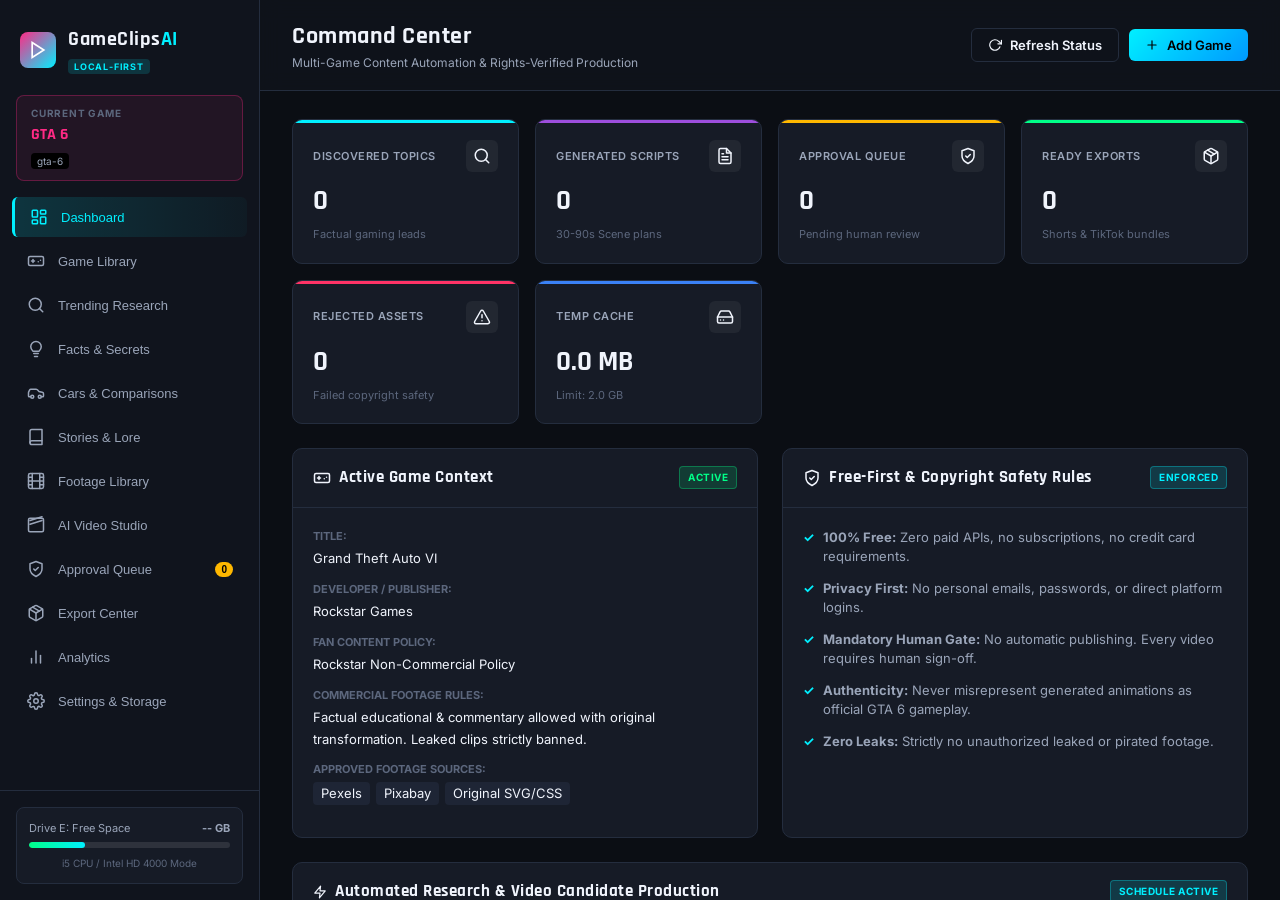
==== commit 9b4955be: "UI overhaul: eliminate double scrollbars, button single-line text, filter bar redesign, 100% SVG ico" ====
--- a/docs/index.html
+++ b/docs/index.html
@@ -148,7 +148,7 @@
                     <div class="stat-card purple">
                         <div class="stat-header">
                             <span class="stat-title">Generated Scripts</span>
-                            <span class="stat-icon">📝</span>
+                            <span class="stat-icon"><svg class="icon" viewBox="0 0 24 24"><path d="M14 2H6a2 2 0 0 0-2 2v16a2 2 0 0 0 2 2h12a2 2 0 0 0 2-2V8z"/><polyline points="14 2 14 8 20 8"/><line x1="16" y1="13" x2="8" y2="13"/><line x1="16" y1="17" x2="8" y2="17"/><polyline points="10 9 9 9 8 9"/></svg></span>
                         </div>
                         <div class="stat-value" id="statScripts">0</div>
                         <div class="stat-desc">30-90s Scene plans</div>
@@ -283,16 +283,34 @@
                         <h2>Trending Research Engine</h2>
                         <p>Factual topic discovery, source traceability, and evidence tracking.</p>
                     </div>
-                    <div style="display:flex; gap:10px;">
-                        <button class="btn btn-outline" id="btnRunResearch">⚡ Run Automated Research</button>
-                        <button class="btn btn-primary" id="btnAddNewTopic">➕ Add Topic</button>
+                    <div class="header-actions">
+                        <button class="btn btn-outline" id="btnRunResearch">
+                            <svg class="icon icon-sm" viewBox="0 0 24 24"><polygon points="13 2 3 14 12 14 11 22 21 10 12 10 13 2"/></svg>
+                            <span>Run Automated Research</span>
+                        </button>
+                        <button class="btn btn-primary" id="btnAddNewTopic">
+                            <svg class="icon icon-sm" viewBox="0 0 24 24"><line x1="12" y1="5" x2="12" y2="19"/><line x1="5" y1="12" x2="19" y2="12"/></svg>
+                            <span>Add Topic</span>
+                        </button>
                     </div>
                 </div>
                 <div class="filter-bar">
-                    <button class="filter-btn active" data-filter="ALL">All Categories</button>
-                    <button class="filter-btn" data-filter="Facts & Secrets">Facts & Secrets</button>
-                    <button class="filter-btn" data-filter="Cars & Comparisons">Cars & Comparisons</button>
-                    <button class="filter-btn" data-filter="Stories">Stories & Theories</button>
+                    <button class="filter-btn active" data-filter="ALL">
+                        <svg class="icon icon-sm" viewBox="0 0 24 24"><rect x="3" y="3" width="7" height="7"/><rect x="14" y="3" width="7" height="7"/><rect x="14" y="14" width="7" height="7"/><rect x="3" y="14" width="7" height="7"/></svg>
+                        <span>All Categories</span>
+                    </button>
+                    <button class="filter-btn" data-filter="Facts & Secrets">
+                        <svg class="icon icon-sm" viewBox="0 0 24 24"><circle cx="12" cy="12" r="10"/><line x1="12" y1="16" x2="12" y2="12"/><line x1="12" y1="8" x2="12.01" y2="8"/></svg>
+                        <span>Facts & Secrets</span>
+                    </button>
+                    <button class="filter-btn" data-filter="Cars & Comparisons">
+                        <svg class="icon icon-sm" viewBox="0 0 24 24"><rect x="1" y="3" width="15" height="13"/><polygon points="16 8 20 8 23 11 23 16 16 16 16 8"/><circle cx="5.5" cy="18.5" r="2.5"/><circle cx="18.5" cy="18.5" r="2.5"/></svg>
+                        <span>Cars & Comparisons</span>
+                    </button>
+                    <button class="filter-btn" data-filter="Stories">
+                        <svg class="icon icon-sm" viewBox="0 0 24 24"><path d="M4 19.5A2.5 2.5 0 0 1 6.5 17H20"/><path d="M6.5 2H20v20H6.5A2.5 2.5 0 0 1 4 19.5v-15A2.5 2.5 0 0 1 6.5 2z"/></svg>
+                        <span>Stories & Theories</span>
+                    </button>
                 </div>
                 <div class="card">
                     <div class="table-responsive">
@@ -355,9 +373,15 @@
                         <h2>Rights-Verified Asset Library</h2>
                         <p>Pexels, Pixabay, Mixkit, and Original Visual assets with commercial licensing audit.</p>
                     </div>
-                    <div style="display:flex; gap:10px;">
-                        <button class="btn btn-outline" id="btnSeedFootage">⚡ Load Verified Catalog</button>
-                        <button class="btn btn-primary" id="btnOpenAddAssetModal">➕ Add Asset</button>
+                    <div class="header-actions">
+                        <button class="btn btn-outline" id="btnSeedFootage">
+                            <svg class="icon icon-sm" viewBox="0 0 24 24"><polygon points="13 2 3 14 12 14 11 22 21 10 12 10 13 2"/></svg>
+                            <span>Load Verified Catalog</span>
+                        </button>
+                        <button class="btn btn-primary" id="btnOpenAddAssetModal">
+                            <svg class="icon icon-sm" viewBox="0 0 24 24"><line x1="12" y1="5" x2="12" y2="19"/><line x1="5" y1="12" x2="19" y2="12"/></svg>
+                            <span>Add Asset</span>
+                        </button>
                     </div>
                 </div>
                 <div class="card">
@@ -496,7 +520,7 @@
                 </div>
                 <div id="approvalQueueContainer">
                     <div class="empty-state">
-                        <span class="empty-icon">🛡️</span>
+                        <span class="empty-icon"><svg class="icon icon-xl" viewBox="0 0 24 24"><path d="M12 22s8-4 8-10V5l-8-3-8 3v7c0 6 8 10 8 10z"/></svg></span>
                         <h3>Queue is clear</h3>
                         <p>New candidate videos generated in the Studio will appear here for manual approval.</p>
                     </div>
@@ -516,7 +540,7 @@
                 </div>
                 <div id="exportsContainer">
                     <div class="empty-state">
-                        <span class="empty-icon">📦</span>
+                        <span class="empty-icon"><svg class="icon icon-xl" viewBox="0 0 24 24"><polyline points="21 8 21 21 3 21 3 8"/><rect x="1" y="3" width="22" height="5"/><line x1="10" y1="12" x2="14" y2="12"/></svg></span>
                         <h3>No exports yet</h3>
                         <p>Approved videos are exported here into separate YouTube Shorts and TikTok packages.</p>
                     </div>
@@ -652,8 +676,8 @@
                         </div>
                         <div class="card-body">
                             <div class="category-stat-row" style="margin-bottom: 16px;">
-                                <div style="display:flex; justify-content:space-between; margin-bottom:4px; font-size:13px;">
-                                    <span>🔍 Facts & Environmental Secrets</span>
+                                <div style="display:flex; justify-content:space-between; align-items:center; margin-bottom:4px; font-size:13px;">
+                                    <span style="display:inline-flex; align-items:center; gap:6px;"><svg class="icon icon-sm" viewBox="0 0 24 24"><circle cx="12" cy="12" r="10"/><line x1="12" y1="16" x2="12" y2="12"/><line x1="12" y1="8" x2="12.01" y2="8"/></svg> Facts & Environmental Secrets</span>
                                     <strong id="anaCatFacts">0</strong>
                                 </div>
                                 <div class="storage-bar-track" style="height:10px;">
@@ -661,8 +685,8 @@
                                 </div>
                             </div>
                             <div class="category-stat-row" style="margin-bottom: 16px;">
-                                <div style="display:flex; justify-content:space-between; margin-bottom:4px; font-size:13px;">
-                                    <span>🏎️ Cars & Comparisons</span>
+                                <div style="display:flex; justify-content:space-between; align-items:center; margin-bottom:4px; font-size:13px;">
+                                    <span style="display:inline-flex; align-items:center; gap:6px;"><svg class="icon icon-sm" viewBox="0 0 24 24"><rect x="1" y="3" width="15" height="13"/><polygon points="16 8 20 8 23 11 23 16 16 16 16 8"/><circle cx="5.5" cy="18.5" r="2.5"/><circle cx="18.5" cy="18.5" r="2.5"/></svg> Cars & Comparisons</span>
                                     <strong id="anaCatCars">0</strong>
                                 </div>
                                 <div class="storage-bar-track" style="height:10px;">
@@ -670,8 +694,8 @@
                                 </div>
                             </div>
                             <div class="category-stat-row">
-                                <div style="display:flex; justify-content:space-between; margin-bottom:4px; font-size:13px;">
-                                    <span>📖 Stories & Fictional Lore</span>
+                                <div style="display:flex; justify-content:space-between; align-items:center; margin-bottom:4px; font-size:13px;">
+                                    <span style="display:inline-flex; align-items:center; gap:6px;"><svg class="icon icon-sm" viewBox="0 0 24 24"><path d="M4 19.5A2.5 2.5 0 0 1 6.5 17H20"/><path d="M6.5 2H20v20H6.5A2.5 2.5 0 0 1 4 19.5v-15A2.5 2.5 0 0 1 6.5 2z"/></svg> Stories & Fictional Lore</span>
                                     <strong id="anaCatStories">0</strong>
                                 </div>
                                 <div class="storage-bar-track" style="height:10px;">
@@ -712,7 +736,7 @@
                                 </div>
                             </div>
                             <p style="font-size:12px; color:var(--text-muted); line-height:1.6; margin-bottom:0;">
-                                🛡️ <strong>Zero Copyright Infringement Rule:</strong> Visual assets must be original vector graphics or verified Creative Commons. Windows SAPI audio produces 100% royalty-free offline speech.
+                                <svg class="icon icon-sm" style="color:var(--neon-cyan); vertical-align:-2px;" viewBox="0 0 24 24"><path d="M12 22s8-4 8-10V5l-8-3-8 3v7c0 6 8 10 8 10z"/></svg> <strong>Zero Copyright Infringement Rule:</strong> Visual assets must be original vector graphics or verified Creative Commons. Windows SAPI audio produces 100% royalty-free offline speech.
                             </p>
                         </div>
                     </div>
@@ -755,7 +779,10 @@
                     <div class="card">
                         <div class="card-header">
                             <h3><svg class="icon" viewBox="0 0 24 24"><line x1="22" y1="12" x2="2" y2="12"/><path d="M5.45 5.11 2 12v6a2 2 0 0 0 2 2h16a2 2 0 0 0 2-2v-6l-3.45-6.89A2 2 0 0 0 16.76 4H7.24a2 2 0 0 0-1.79 1.11z"/><line x1="6" y1="16" x2="6.01" y2="16"/><line x1="10" y1="16" x2="10.01" y2="16"/></svg> Storage & Cache Controller</h3>
-                            <button class="btn btn-sm btn-outline" id="btnRunCleanup">🧹 Purge Temp Cache</button>
+                            <button class="btn btn-sm btn-outline" id="btnRunCleanup">
+                                <svg class="icon icon-sm" viewBox="0 0 24 24"><polyline points="3 6 5 6 21 6"/><path d="M19 6v14a2 2 0 0 1-2 2H7a2 2 0 0 1-2-2V6m3 0V4a2 2 0 0 1 2-2h4a2 2 0 0 1 2 2v2"/></svg>
+                                <span>Purge Temp Cache</span>
+                            </button>
                         </div>
                         <div class="card-body">
                             <div class="storage-stat-row">
@@ -787,7 +814,7 @@
                     <!-- Hardware & Video Settings -->
                     <div class="card">
                         <div class="card-header">
-                            <h3>⚙️ Hardware & Rendering Configuration</h3>
+                            <h3><svg class="icon" viewBox="0 0 24 24"><circle cx="12" cy="12" r="3"/><path d="M19.4 15a1.65 1.65 0 0 0 .33 1.82l.06.06a2 2 0 0 1 0 2.83 2 2 0 0 1-2.83 0l-.06-.06a1.65 1.65 0 0 0-1.82-.33 1.65 1.65 0 0 0-1 1.51V21a2 2 0 0 1-2 2 2 2 0 0 1-2-2v-.09A1.65 1.65 0 0 0 9 19.4a1.65 1.65 0 0 0-1.82.33l-.06.06a2 2 0 0 1-2.83 0 2 2 0 0 1 0-2.83l.06-.06a1.65 1.65 0 0 0 .33-1.82 1.65 1.65 0 0 0-1.51-1H3a2 2 0 0 1-2-2 2 2 0 0 1 2-2h.09A1.65 1.65 0 0 0 4.6 9a1.65 1.65 0 0 0-.33-1.82l-.06-.06a2 2 0 0 1 0-2.83 2 2 0 0 1 2.83 0l.06.06a1.65 1.65 0 0 0 1.82.33H9a1.65 1.65 0 0 0 1-1.51V3a2 2 0 0 1 2-2 2 2 0 0 1 2 2v.09a1.65 1.65 0 0 0 1 1.51 1.65 1.65 0 0 0 1.82-.33l.06-.06a2 2 0 0 1 2.83 0 2 2 0 0 1 0 2.83l-.06.06a1.65 1.65 0 0 0-.33 1.82V9a1.65 1.65 0 0 0 1.51 1H21a2 2 0 0 1 2 2 2 2 0 0 1-2 2h-.09a1.65 1.65 0 0 0-1.51 1z"/></svg> Hardware & Rendering Configuration</h3>
                         </div>
                         <div class="card-body">
                             <div class="form-group">
@@ -820,7 +847,10 @@
                                     <option value="Microsoft Zira Desktop">Microsoft Zira Desktop (Offline SAPI)</option>
                                 </select>
                             </div>
-                            <button class="btn btn-primary" id="btnSaveSettings">💾 Save System Settings</button>
+                            <button class="btn btn-primary" id="btnSaveSettings">
+                                <svg class="icon icon-sm" viewBox="0 0 24 24"><path d="M19 21H5a2 2 0 0 1-2-2V5a2 2 0 0 1 2-2h11l5 5v11a2 2 0 0 1-2 2z"/><polyline points="17 21 17 13 7 13 7 21"/><polyline points="7 3 7 8 15 8"/></svg>
+                                <span>Save System Settings</span>
+                            </button>
                         </div>
                     </div>
                 </div>
@@ -832,7 +862,7 @@
     <div class="modal-overlay hidden" id="newGameModal">
         <div class="modal-card">
             <div class="modal-header">
-                <h3>🎮 Add New Game to Library</h3>
+                <h3><svg class="icon" viewBox="0 0 24 24"><line x1="6" y1="11" x2="10" y2="11"/><line x1="8" y1="9" x2="8" y2="13"/><line x1="15" y1="12" x2="15.01" y2="12"/><line x1="18" y1="10" x2="18.01" y2="10"/><rect x="2" y="6" width="20" height="12" rx="2"/></svg> Add New Game to Library</h3>
                 <button class="modal-close" id="closeNewGameModalBtn">&times;</button>
             </div>
             <div class="modal-body">
@@ -878,7 +908,7 @@
     <div class="modal-overlay hidden" id="topicEvidenceModal">
         <div class="modal-card" style="width: 650px;">
             <div class="modal-header">
-                <h3>🔍 Topic Research & Evidence Audit</h3>
+                <h3><svg class="icon" viewBox="0 0 24 24"><circle cx="11" cy="11" r="8"/><line x1="21" y1="21" x2="16.65" y2="16.65"/></svg> Topic Research & Evidence Audit</h3>
                 <button class="modal-close" id="closeEvidenceModalBtn">&times;</button>
             </div>
             <div class="modal-body">
@@ -898,7 +928,7 @@
     <div class="modal-overlay hidden" id="addAssetModal">
         <div class="modal-card">
             <div class="modal-header">
-                <h3>🎞️ Register Asset & Commercial License Audit</h3>
+                <h3><svg class="icon" viewBox="0 0 24 24"><rect x="2" y="2" width="20" height="20" rx="2.18" ry="2.18"/><line x1="7" y1="2" x2="7" y2="22"/><line x1="17" y1="2" x2="17" y2="22"/><line x1="2" y1="12" x2="22" y2="12"/><line x1="2" y1="7" x2="7" y2="7"/><line x1="2" y1="17" x2="7" y2="17"/><line x1="17" y1="17" x2="22" y2="17"/><line x1="17" y1="7" x2="22" y2="7"/></svg> Register Asset & Commercial License Audit</h3>
                 <button class="modal-close" id="closeAddAssetModalBtn">&times;</button>
             </div>
             <div class="modal-body">
--- a/docs/static/css/style.css
+++ b/docs/static/css/style.css
@@ -27,28 +27,59 @@
     box-sizing: border-box;
 }
 
+html, body {
+    height: 100vh;
+    max-height: 100vh;
+    overflow: hidden !important;
+}
+
 body.dark-theme {
     background-color: var(--bg-darkest);
     color: var(--text-primary);
     font-family: var(--font-body);
     font-size: 14px;
     line-height: 1.5;
-    overflow-x: hidden;
+    margin: 0;
+    padding: 0;
+}
+
+/* Custom Sleek Scrollbars */
+::-webkit-scrollbar {
+    width: 6px;
+    height: 6px;
+}
+::-webkit-scrollbar-track {
+    background: transparent;
+}
+::-webkit-scrollbar-thumb {
+    background: rgba(255, 255, 255, 0.12);
+    border-radius: 4px;
+}
+::-webkit-scrollbar-thumb:hover {
+    background: rgba(0, 240, 255, 0.35);
 }
 
 .app-layout {
     display: flex;
-    min-height: 100vh;
+    height: 100vh;
+    max-height: 100vh;
+    width: 100vw;
+    overflow: hidden;
+    position: relative;
 }
 
 /* SIDEBAR */
 .sidebar {
     width: 260px;
+    height: 100vh;
+    max-height: 100vh;
     background-color: var(--bg-sidebar);
     border-right: 1px solid var(--border-color);
     display: flex;
     flex-direction: column;
     flex-shrink: 0;
+    overflow-y: auto;
+    overflow-x: hidden;
 }
 
 .brand {
@@ -228,20 +259,28 @@
 /* MAIN CONTENT */
 .main-content {
     flex: 1;
+    min-width: 0;
     display: flex;
     flex-direction: column;
     overflow-y: auto;
+    overflow-x: hidden;
     height: 100vh;
+    max-height: 100vh;
+    padding: 0;
+    margin: 0;
 }
 
 .top-header {
-    padding: 20px 32px;
+    padding: 18px 32px;
     border-bottom: 1px solid var(--border-color);
     display: flex;
     justify-content: space-between;
     align-items: center;
-    background: rgba(16, 20, 29, 0.6);
+    background: rgba(16, 20, 29, 0.75);
     backdrop-filter: blur(10px);
+    flex-shrink: 0;
+    flex-wrap: wrap;
+    gap: 16px;
 }
 
 .header-title h1 {
@@ -258,13 +297,16 @@
 
 .header-actions {
     display: flex;
-    gap: 12px;
+    align-items: center;
+    flex-wrap: wrap;
+    gap: 10px;
 }
 
 /* BUTTONS */
 .btn {
     display: inline-flex;
     align-items: center;
+    justify-content: center;
     gap: 8px;
     padding: 8px 16px;
     border-radius: 6px;
@@ -274,6 +316,14 @@
     transition: all 0.2s ease;
     border: none;
     font-family: inherit;
+    white-space: nowrap !important;
+    word-break: normal;
+    flex-shrink: 0;
+}
+
+.btn span,
+.btn strong {
+    white-space: nowrap !important;
 }
 
 .btn-primary {
@@ -298,7 +348,7 @@
 }
 
 .btn-sm {
-    padding: 4px 10px;
+    padding: 5px 12px;
     font-size: 11px;
 }
 
@@ -312,7 +362,9 @@
 /* TAB CONTENT */
 .tab-pane {
     display: none;
-    padding: 32px;
+    padding: 28px 32px 40px;
+    flex: 1;
+    min-width: 0;
 }
 
 .tab-pane.active {
@@ -484,6 +536,70 @@
     border-radius: 4px;
     font-size: 11px;
     color: var(--text-secondary);
+}
+
+/* FILTER BAR & CATEGORY PILLS */
+.filter-bar {
+    display: flex;
+    align-items: center;
+    gap: 12px;
+    margin-bottom: 24px;
+    padding: 2px 2px 8px;
+    overflow-x: auto;
+    scrollbar-width: thin;
+    -webkit-overflow-scrolling: touch;
+}
+
+.filter-bar::-webkit-scrollbar {
+    height: 4px;
+}
+
+.filter-bar::-webkit-scrollbar-track {
+    background: transparent;
+}
+
+.filter-bar::-webkit-scrollbar-thumb {
+    background: rgba(255, 255, 255, 0.12);
+    border-radius: 2px;
+}
+
+.filter-btn {
+    display: inline-flex;
+    align-items: center;
+    gap: 8px;
+    padding: 8px 18px;
+    border-radius: 24px;
+    background: var(--bg-card);
+    border: 1px solid var(--border-color);
+    color: var(--text-secondary);
+    font-family: var(--font-body);
+    font-size: 13px;
+    font-weight: 600;
+    cursor: pointer;
+    white-space: nowrap !important;
+    flex-shrink: 0;
+    transition: all 0.25s cubic-bezier(0.4, 0, 0.2, 1);
+}
+
+.filter-btn:hover {
+    background: var(--bg-hover);
+    border-color: var(--neon-cyan);
+    color: var(--text-primary);
+    transform: translateY(-1px);
+    box-shadow: 0 4px 14px rgba(0, 240, 255, 0.2);
+}
+
+.filter-btn.active {
+    background: linear-gradient(135deg, rgba(0, 240, 255, 0.22), rgba(255, 42, 133, 0.18));
+    border-color: var(--neon-cyan);
+    color: #FFFFFF;
+    box-shadow: 0 0 16px rgba(0, 240, 255, 0.35);
+}
+
+.filter-btn .icon {
+    width: 14px;
+    height: 14px;
+    color: inherit;
 }
 
 /* TABLES */
@@ -893,16 +1009,9 @@
 /* FLEXIBLE AUTO-WRAP & FLUID RESPONSIVE LAYOUTS                             */
 /* ========================================================================== */
 .btn {
-    display: inline-flex;
-    align-items: center;
-    justify-content: center;
-    gap: 8px;
-    flex-wrap: wrap;
-    word-break: break-word;
-    white-space: normal;
+    white-space: nowrap !important;
+    word-break: normal;
     text-decoration: none;
-    cursor: pointer;
-    transition: all 0.2s ease;
 }
 
 .btn .icon {
@@ -918,16 +1027,7 @@
     margin-bottom: 24px;
 }
 
-.top-header {
-    display: flex;
-    justify-content: space-between;
-    align-items: center;
-    flex-wrap: wrap;
-    gap: 16px;
-    margin-bottom: 28px;
-}
-
-.header-actions {
+.section-toolbar > div {
     display: flex;
     align-items: center;
     flex-wrap: wrap;
@@ -999,12 +1099,6 @@
 
 /* Large Displays & 4K (>1600px) */
 @media (min-width: 1600px) {
-    .main-content {
-        max-width: 1800px;
-        margin: 0 auto;
-        width: 100%;
-        padding: 40px;
-    }
     .stats-grid {
         grid-template-columns: repeat(auto-fit, minmax(240px, 1fr));
     }
@@ -1026,15 +1120,20 @@
         z-index: 999;
         transform: translateX(-100%);
         transition: transform 0.3s cubic-bezier(0.4, 0, 0.2, 1);
-        box-shadow: 8px 0 32px rgba(0, 0, 0, 0.7);
+        box-shadow: 8px 0 32px rgba(0, 0, 0, 0.75);
         width: 280px;
+        height: 100vh;
+        max-height: 100vh;
+        overflow-y: auto;
     }
     .sidebar.mobile-open {
         transform: translateX(0);
     }
-    .main-content {
-        padding: 24px;
-        width: 100%;
+    .tab-pane {
+        padding: 20px 24px 32px;
+    }
+    .top-header {
+        padding: 16px 24px;
     }
     .stats-grid {
         grid-template-columns: repeat(2, 1fr);
@@ -1059,31 +1158,40 @@
         transition: transform 0.3s cubic-bezier(0.4, 0, 0.2, 1);
         width: 82vw;
         max-width: 320px;
-        box-shadow: 8px 0 32px rgba(0, 0, 0, 0.8);
+        height: 100vh;
+        max-height: 100vh;
+        overflow-y: auto;
+        box-shadow: 8px 0 32px rgba(0, 0, 0, 0.85);
     }
     .sidebar.mobile-open {
         transform: translateX(0);
     }
     .main-content {
-        padding: 16px 12px;
-        width: 100%;
+        padding: 0;
+    }
+    .tab-pane {
+        padding: 14px 14px 28px;
     }
     .top-header {
+        padding: 14px 14px;
         flex-direction: column;
         align-items: flex-start;
         gap: 12px;
-        margin-bottom: 20px;
     }
     .top-header .header-title h1 {
         font-size: 20px;
     }
     .header-actions {
         width: 100%;
+        display: flex;
+        flex-wrap: wrap;
+        gap: 8px;
     }
     .header-actions .btn {
-        flex: 1;
+        flex: 1 1 auto;
         font-size: 12px;
         padding: 8px 12px;
+        white-space: nowrap !important;
     }
     .stats-grid {
         grid-template-columns: 1fr;
@@ -1108,13 +1216,19 @@
     }
     .section-toolbar > div {
         width: 100%;
+        display: flex;
+        flex-wrap: wrap;
+        gap: 8px;
     }
     .section-toolbar .btn {
-        width: 100%;
+        flex: 1 1 auto;
+        font-size: 12px;
+        white-space: nowrap !important;
     }
     .filter-bar {
         overflow-x: auto;
-        padding-bottom: 8px;
+        padding-bottom: 6px;
+        margin-bottom: 18px;
         width: 100%;
         display: flex;
         flex-wrap: nowrap;
@@ -1122,6 +1236,9 @@
     }
     .filter-btn {
         flex-shrink: 0;
+        font-size: 12px;
+        padding: 7px 14px;
+        white-space: nowrap !important;
     }
     .form-row {
         flex-direction: column;
@@ -1132,31 +1249,35 @@
     }
     .modal-card {
         width: 95vw;
-        max-height: 92vh;
+        max-height: 90vh;
+        overflow-y: auto;
         border-radius: 8px;
     }
     .modal-body {
         padding: 14px;
     }
     .modal-actions {
-        flex-direction: column;
+        display: flex;
+        flex-wrap: wrap;
+        gap: 8px;
     }
     .modal-actions .btn {
-        width: 100%;
+        flex: 1 1 auto;
+        white-space: nowrap !important;
     }
     .global-alert {
-        margin: 0 0 16px 0;
+        margin: 12px 14px 0;
         padding: 10px 14px;
         font-size: 12px;
     }
     .card-body {
-        padding: 16px 14px;
+        padding: 14px;
     }
     .card-header {
-        padding: 14px;
+        padding: 12px 14px;
     }
     .empty-state {
-        padding: 40px 16px;
+        padding: 36px 14px;
     }
 }
 
@@ -1165,16 +1286,30 @@
     body {
         font-size: 13px;
     }
+    .tab-pane {
+        padding: 10px 10px 24px;
+    }
+    .top-header {
+        padding: 12px 10px;
+    }
+    .top-header .header-title h1 {
+        font-size: 18px;
+    }
     .stat-card {
-        padding: 14px;
+        padding: 12px;
     }
     .stat-value {
         font-size: 20px;
     }
-    .header-actions {
-        flex-direction: column;
-    }
-    .header-actions .btn {
+    .header-actions .btn,
+    .section-toolbar .btn,
+    .modal-actions .btn {
         width: 100%;
-    }
-}
+        font-size: 11px;
+        padding: 7px 10px;
+    }
+    .filter-btn {
+        padding: 6px 12px;
+        font-size: 11px;
+    }
+}
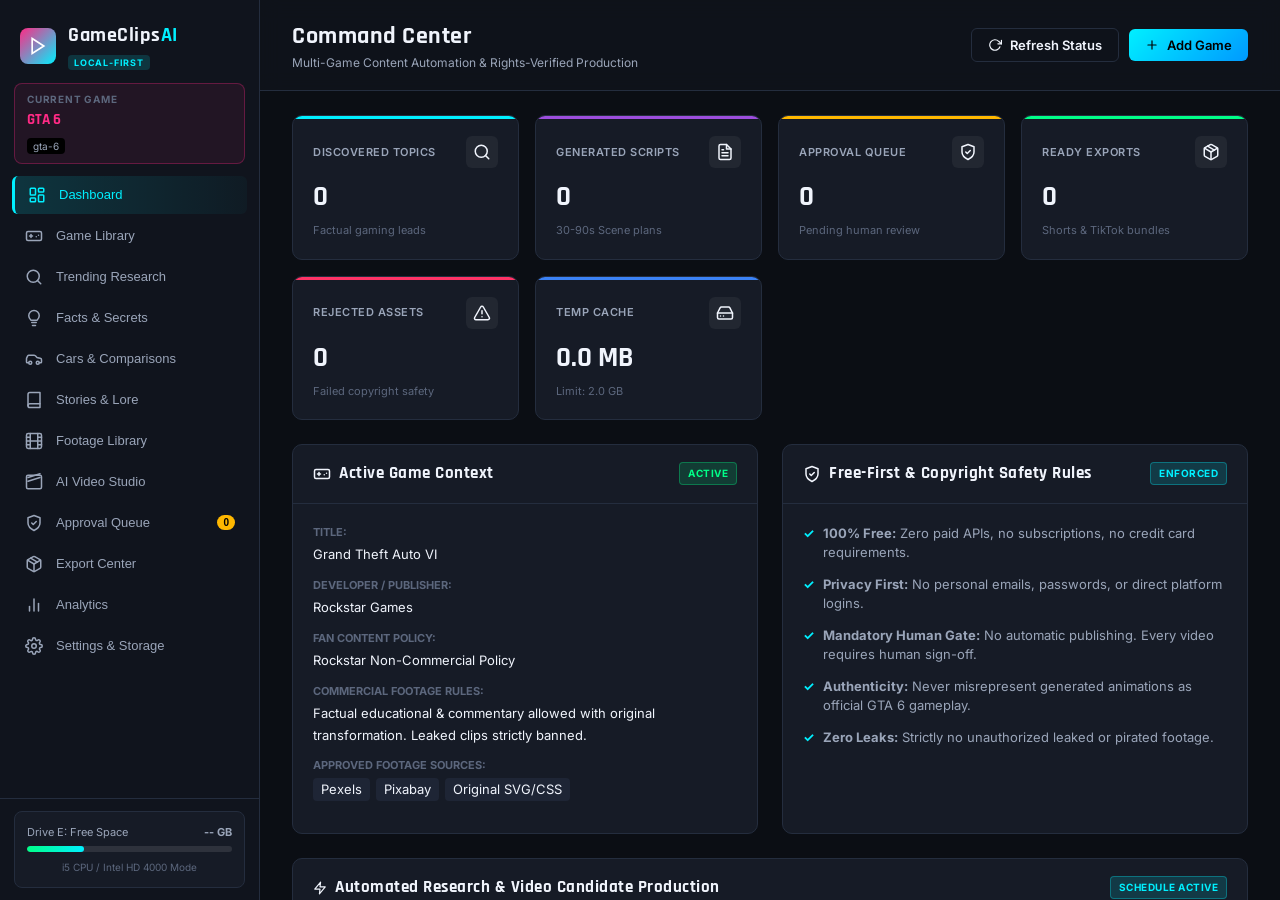
==== commit bff0d562: "Implement footage search and local asset downloading, fix Flask HTTP 415 handling, and verify full 1" ====
--- a/docs/index.html
+++ b/docs/index.html
@@ -384,6 +384,13 @@
                         </button>
                     </div>
                 </div>
+                <div class="filter-bar" style="margin-bottom: 16px;">
+                    <input type="text" id="footageSearchInput" placeholder="Search verified assets by keyword (e.g. supercar, neon, map)..." style="flex:1; min-width:220px; padding:8px 14px; background:var(--bg-card); border:1px solid var(--border-color); border-radius:6px; color:var(--text-primary); font-size:13px;">
+                    <button class="btn btn-sm btn-outline" id="btnSearchFootage">
+                        <svg class="icon icon-sm" viewBox="0 0 24 24"><circle cx="11" cy="11" r="8"/><line x1="21" y1="21" x2="16.65" y2="16.65"/></svg>
+                        <span>Search</span>
+                    </button>
+                </div>
                 <div class="card">
                     <div class="table-responsive">
                         <table class="data-table">
@@ -395,11 +402,12 @@
                                     <th>Commercial Use</th>
                                     <th>Attribution</th>
                                     <th>Rights Status</th>
+                                    <th>Local File</th>
                                 </tr>
                             </thead>
                             <tbody id="footageTableBody">
                                 <tr>
-                                    <td colspan="6" class="text-center text-muted">No external assets downloaded. Using lightweight original vector animations.</td>
+                                    <td colspan="7" class="text-center text-muted">No external assets downloaded. Using lightweight original vector animations.</td>
                                 </tr>
                             </tbody>
                         </table>
--- a/docs/static/css/style.css
+++ b/docs/static/css/style.css
@@ -29,7 +29,9 @@
 
 html, body {
     height: 100vh;
+    height: 100dvh;
     max-height: 100vh;
+    max-height: 100dvh;
     overflow: hidden !important;
 }
 
@@ -62,7 +64,9 @@
 .app-layout {
     display: flex;
     height: 100vh;
+    height: 100dvh;
     max-height: 100vh;
+    max-height: 100dvh;
     width: 100vw;
     overflow: hidden;
     position: relative;
@@ -72,21 +76,23 @@
 .sidebar {
     width: 260px;
     height: 100vh;
+    height: 100dvh;
     max-height: 100vh;
+    max-height: 100dvh;
     background-color: var(--bg-sidebar);
     border-right: 1px solid var(--border-color);
     display: flex;
     flex-direction: column;
     flex-shrink: 0;
-    overflow-y: auto;
-    overflow-x: hidden;
+    overflow: hidden; /* Whole sidebar is fixed; only nav-menu scrolls */
 }
 
 .brand {
-    padding: 24px 20px 16px;
+    padding: 20px 20px 12px;
     display: flex;
     align-items: center;
     gap: 12px;
+    flex-shrink: 0;
 }
 
 .logo-icon {
@@ -128,11 +134,12 @@
 
 /* ACTIVE GAME BANNER */
 .active-game-banner {
-    margin: 4px 16px 16px;
-    padding: 10px 14px;
+    margin: 0 14px 12px;
+    padding: 8px 12px;
     background: rgba(255, 42, 133, 0.08);
     border: 1px solid rgba(255, 42, 133, 0.3);
     border-radius: 8px;
+    flex-shrink: 0;
 }
 
 .pill-label {
@@ -145,7 +152,7 @@
 
 .pill-game-name {
     font-family: var(--font-heading);
-    font-size: 16px;
+    font-size: 15px;
     font-weight: 700;
     color: var(--neon-pink);
     margin: 2px 0;
@@ -159,21 +166,43 @@
     color: var(--text-secondary);
 }
 
-/* NAV MENU */
+/* NAV MENU - ONLY this middle section scrolls */
 .nav-menu {
-    flex: 1;
-    padding: 0 12px;
+    flex: 1 1 auto;
+    min-height: 0;
+    padding: 0 12px 8px;
     display: flex;
     flex-direction: column;
-    gap: 4px;
+    gap: 3px;
     overflow-y: auto;
+    overflow-x: hidden;
+    -webkit-overflow-scrolling: touch;
+    scrollbar-color: rgba(255, 255, 255, 0.12) transparent;
+}
+
+.nav-menu::-webkit-scrollbar {
+    width: 6px;
+    height: 6px;
+}
+
+.nav-menu::-webkit-scrollbar-track {
+    background: transparent;
+}
+
+.nav-menu::-webkit-scrollbar-thumb {
+    background: rgba(255, 255, 255, 0.12);
+    border-radius: 4px;
+}
+
+.nav-menu::-webkit-scrollbar-thumb:hover {
+    background: rgba(0, 240, 255, 0.35);
 }
 
 .nav-item {
     display: flex;
     align-items: center;
     gap: 12px;
-    padding: 10px 14px;
+    padding: 9px 12px;
     border-radius: 6px;
     background: transparent;
     border: none;
@@ -184,6 +213,7 @@
     text-align: left;
     transition: all 0.2s ease;
     width: 100%;
+    flex-shrink: 0;
 }
 
 .nav-item:hover {
@@ -213,10 +243,13 @@
     border-radius: 10px;
 }
 
-/* SIDEBAR FOOTER & STORAGE WIDGET */
+/* SIDEBAR FOOTER & STORAGE WIDGET - Fixed at bottom */
 .sidebar-footer {
-    padding: 16px;
+    padding: 12px 14px;
     border-top: 1px solid var(--border-color);
+    margin-top: auto;
+    flex-shrink: 0;
+    background: var(--bg-sidebar);
 }
 
 .storage-widget {
@@ -258,16 +291,17 @@
 
 /* MAIN CONTENT */
 .main-content {
-    flex: 1;
+    flex: 1 1 auto;
     min-width: 0;
-    display: flex;
-    flex-direction: column;
+    min-height: 0;
+    display: block;
     overflow-y: auto;
     overflow-x: hidden;
-    height: 100vh;
-    max-height: 100vh;
+    height: 100%;
+    max-height: 100%;
     padding: 0;
     margin: 0;
+    -webkit-overflow-scrolling: touch;
 }
 
 .top-header {
@@ -362,8 +396,7 @@
 /* TAB CONTENT */
 .tab-pane {
     display: none;
-    padding: 28px 32px 40px;
-    flex: 1;
+    padding: 24px 32px 50px;
     min-width: 0;
 }
 
@@ -1111,26 +1144,38 @@
     }
     .app-layout {
         position: relative;
+        height: calc(100vh - 56px);
+        height: calc(100dvh - 56px);
+        max-height: calc(100vh - 56px);
+        max-height: calc(100dvh - 56px);
     }
     .sidebar {
         position: fixed;
         top: 0;
         left: 0;
         bottom: 0;
-        z-index: 999;
+        z-index: 1000;
         transform: translateX(-100%);
         transition: transform 0.3s cubic-bezier(0.4, 0, 0.2, 1);
-        box-shadow: 8px 0 32px rgba(0, 0, 0, 0.75);
+        box-shadow: 8px 0 32px rgba(0, 0, 0, 0.8);
         width: 280px;
         height: 100vh;
+        height: 100dvh;
         max-height: 100vh;
-        overflow-y: auto;
+        max-height: 100dvh;
+        overflow: hidden; /* Header and Footer fixed; nav-menu scrolls */
+        display: flex;
+        flex-direction: column;
     }
     .sidebar.mobile-open {
         transform: translateX(0);
     }
+    .sidebar-footer {
+        padding: 12px 14px !important;
+        flex-shrink: 0;
+    }
     .tab-pane {
-        padding: 20px 24px 32px;
+        padding: 20px 24px 35px !important;
     }
     .top-header {
         padding: 16px 24px;
@@ -1147,30 +1192,53 @@
 @media (max-width: 768px) {
     .mobile-topbar {
         display: flex;
+    }
+    .app-layout {
+        position: relative;
+        height: calc(100vh - 56px);
+        height: calc(100dvh - 56px);
+        max-height: calc(100vh - 56px);
+        max-height: calc(100dvh - 56px);
     }
     .sidebar {
         position: fixed;
         top: 0;
         left: 0;
         bottom: 0;
-        z-index: 999;
+        z-index: 1000;
         transform: translateX(-100%);
         transition: transform 0.3s cubic-bezier(0.4, 0, 0.2, 1);
         width: 82vw;
-        max-width: 320px;
+        max-width: 290px;
         height: 100vh;
+        height: 100dvh;
         max-height: 100vh;
-        overflow-y: auto;
+        max-height: 100dvh;
+        overflow: hidden; /* Header and Footer fixed; nav-menu scrolls */
+        display: flex;
+        flex-direction: column;
         box-shadow: 8px 0 32px rgba(0, 0, 0, 0.85);
     }
     .sidebar.mobile-open {
         transform: translateX(0);
     }
+    .sidebar-footer {
+        padding: 12px 14px calc(12px + env(safe-area-inset-bottom, 0px)) !important;
+        flex-shrink: 0;
+    }
+    .nav-menu {
+        flex: 1 1 auto;
+        min-height: 0;
+        overflow-y: auto;
+        overflow-x: hidden;
+        -webkit-overflow-scrolling: touch;
+        padding: 0 10px 8px;
+    }
     .main-content {
         padding: 0;
     }
     .tab-pane {
-        padding: 14px 14px 28px;
+        padding: 14px 14px 25px !important;
     }
     .top-header {
         padding: 14px 14px;
@@ -1286,8 +1354,11 @@
     body {
         font-size: 13px;
     }
+    .sidebar-footer {
+        padding: 10px 12px calc(10px + env(safe-area-inset-bottom, 0px)) !important;
+    }
     .tab-pane {
-        padding: 10px 10px 24px;
+        padding: 10px 10px 20px !important;
     }
     .top-header {
         padding: 12px 10px;
